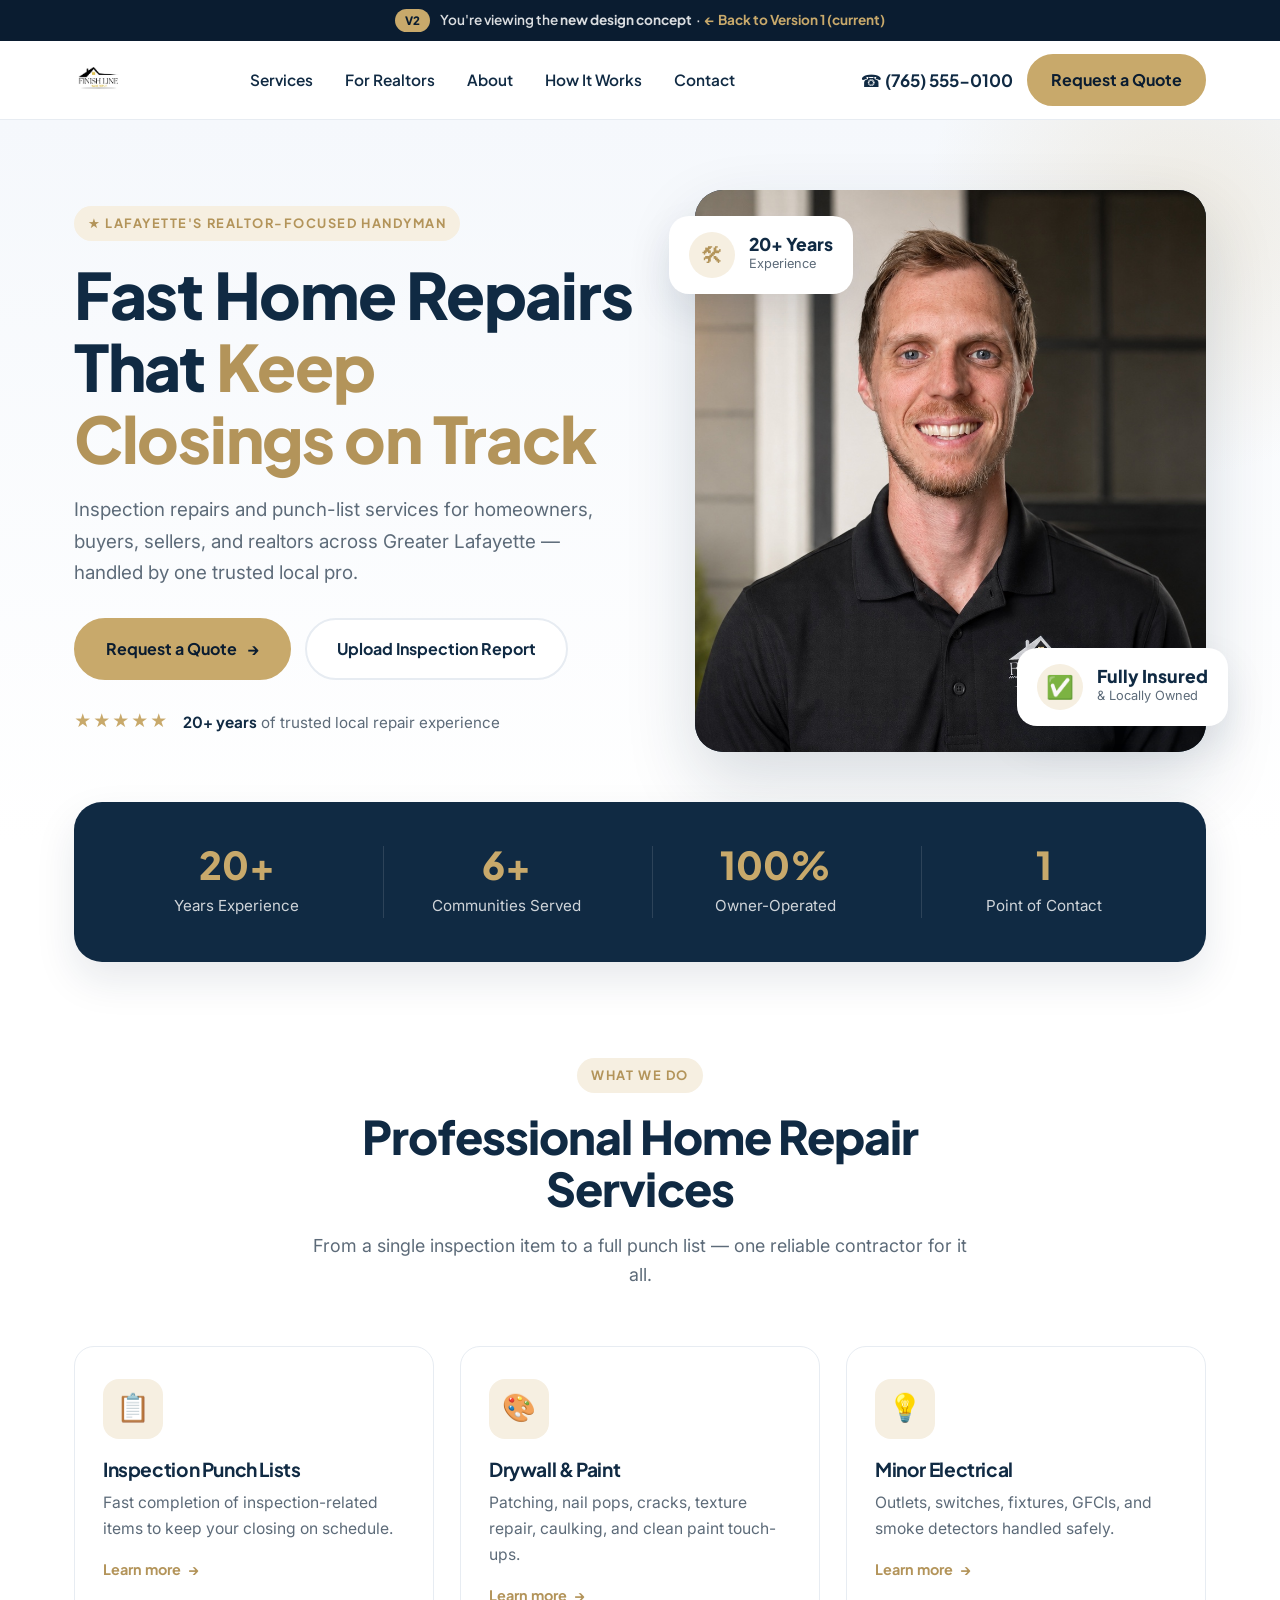
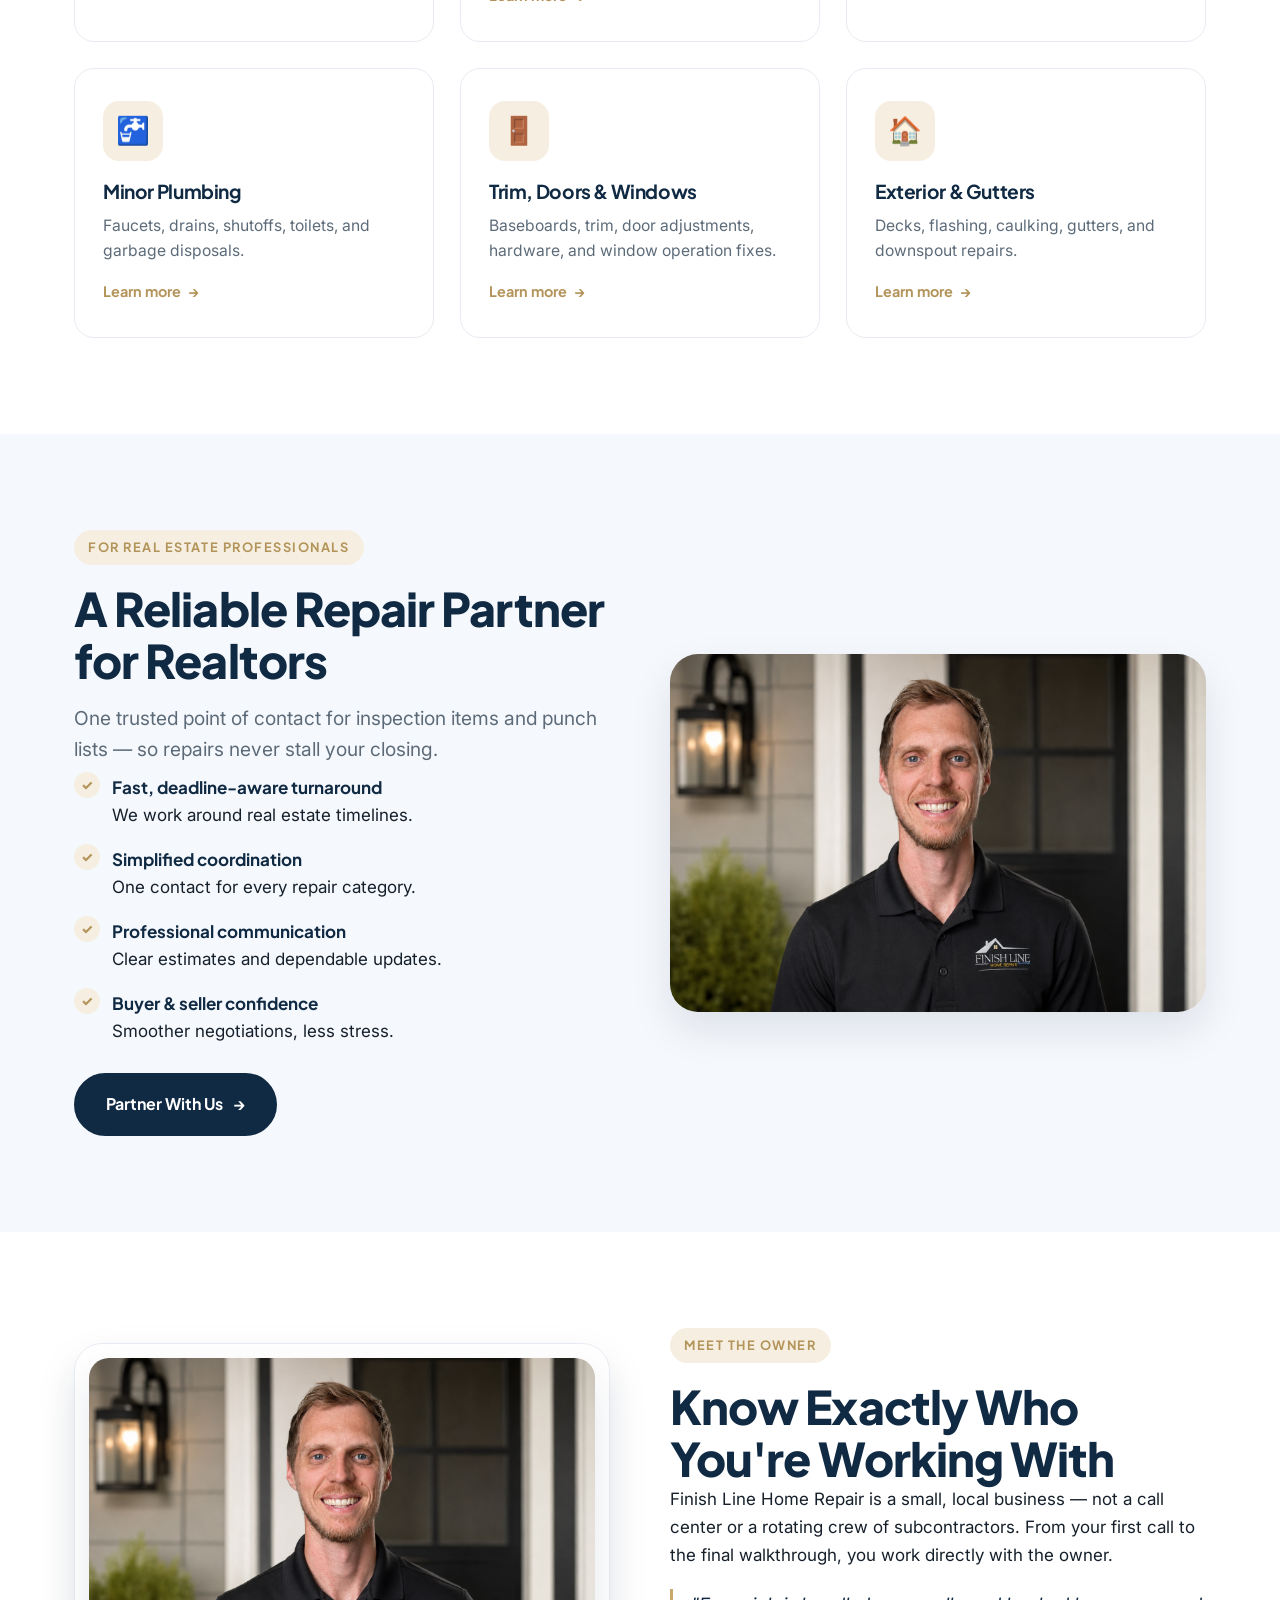
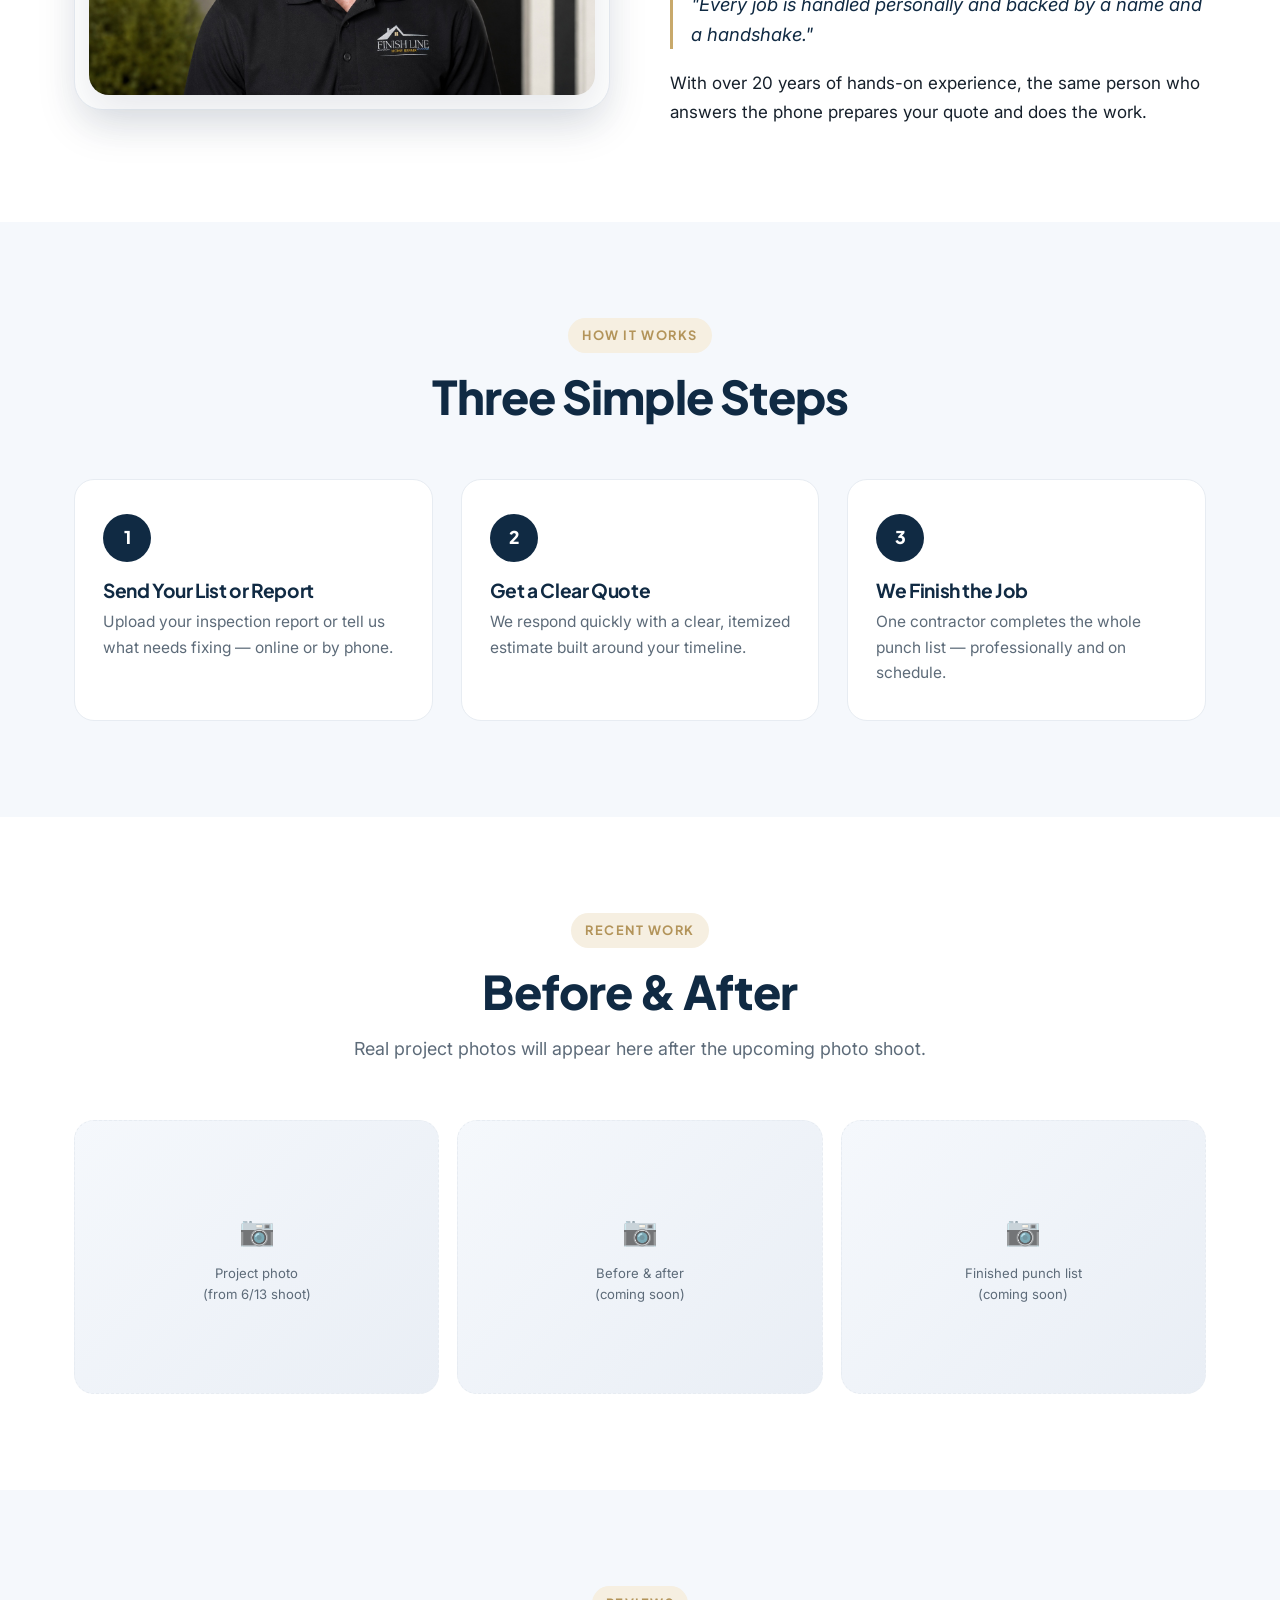
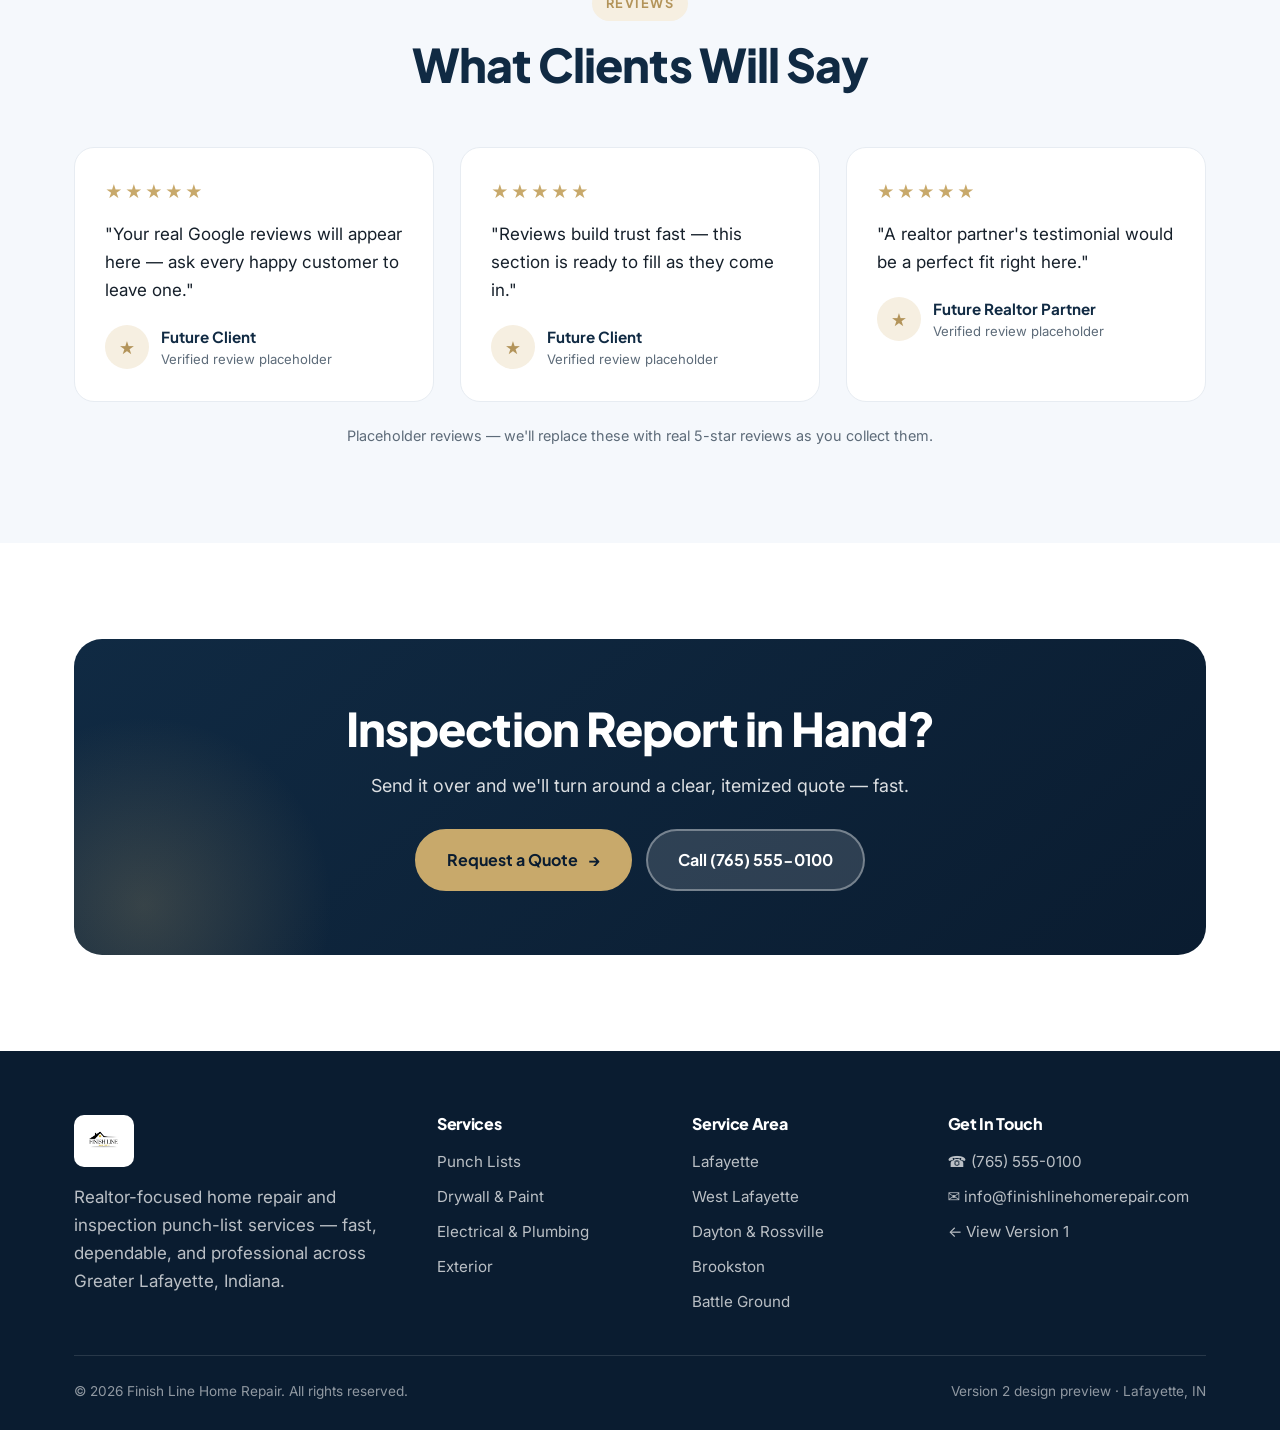
==== v2/index.html @ f931c75c "Add Version 2 homepage (modern design concept) + V1/V2 toggle New /v2/ homepage inspired by the Hous" ====
<!DOCTYPE html>
<html lang="en">
<head>
  <meta charset="UTF-8" />
  <meta name="viewport" content="width=device-width, initial-scale=1.0" />
  <title>Finish Line Home Repair — Version 2 (Design Preview)</title>
  <meta name="description" content="Version 2 design preview for Finish Line Home Repair — a modern, photo-forward concept." />
  <meta name="robots" content="noindex" />
  <meta name="theme-color" content="#102A43" />
  <link rel="icon" href="../assets/logo.jpg" />
  <link rel="preconnect" href="https://fonts.googleapis.com" />
  <link rel="preconnect" href="https://fonts.gstatic.com" crossorigin />
  <link href="https://fonts.googleapis.com/css2?family=Plus+Jakarta+Sans:wght@600;700;800&family=Inter:wght@400;500;600&display=swap" rel="stylesheet" />
  <link rel="stylesheet" href="css/styles.css" />
</head>
<body>

  <!-- Version toggle -->
  <div class="version-bar">
    <span class="tag">V2</span> You're viewing the <strong>new design concept</strong> &nbsp;·&nbsp; <a href="../index.html">&larr; Back to Version 1 (current)</a>
  </div>

  <!-- Header -->
  <header class="site-header" id="site-header">
    <div class="container nav">
      <a href="index.html" class="nav-logo" aria-label="Finish Line Home Repair"><img src="../assets/logo.jpg" alt="Finish Line Home Repair logo" /></a>
      <nav aria-label="Primary">
        <ul class="nav-links">
          <li><a href="#services">Services</a></li>
          <li><a href="#realtors">For Realtors</a></li>
          <li><a href="#owner">About</a></li>
          <li><a href="#process">How It Works</a></li>
          <li><a href="#contact">Contact</a></li>
        </ul>
      </nav>
      <div class="nav-cta">
        <a href="tel:+17655550100" class="nav-phone">&#9742; (765) 555-0100</a>
        <a href="#contact" class="btn btn-primary" style="padding:11px 22px;">Request a Quote</a>
      </div>
      <button class="nav-toggle" aria-label="Menu" aria-expanded="false"><span></span><span></span><span></span></button>
    </div>
  </header>

  <!-- Hero -->
  <section class="hero">
    <div class="container">
      <div class="hero-grid">
        <div>
          <span class="eyebrow">&#9733; Lafayette's Realtor-Focused Handyman</span>
          <h1>Fast Home Repairs That <span class="hl">Keep Closings on Track</span></h1>
          <p>Inspection repairs and punch-list services for homeowners, buyers, sellers, and realtors across Greater Lafayette — handled by one trusted local pro.</p>
          <div class="btn-row">
            <a href="#contact" class="btn btn-primary">Request a Quote <span class="arrow">&rarr;</span></a>
            <a href="#contact" class="btn btn-ghost">Upload Inspection Report</a>
          </div>
          <div class="hero-rating">
            <span class="stars">&#9733;&#9733;&#9733;&#9733;&#9733;</span>
            <span><strong>20+ years</strong> of trusted local repair experience</span>
          </div>
        </div>
        <div class="hero-media">
          <div class="photo"><img src="../assets/headshot.jpg" alt="Owner of Finish Line Home Repair" /></div>
          <div class="hero-badge top">
            <div class="ic">&#128736;</div>
            <div><div class="n">20+ Years</div><div class="l">Experience</div></div>
          </div>
          <div class="hero-badge bottom">
            <div class="ic">&#9989;</div>
            <div><div class="n">Fully Insured</div><div class="l">&amp; Locally Owned</div></div>
          </div>
        </div>
      </div>
    </div>
  </section>

  <!-- Stats -->
  <div class="container">
    <div class="stats reveal">
      <div class="stat"><div class="n">20+</div><div class="l">Years Experience</div></div>
      <div class="stat"><div class="n">6+</div><div class="l">Communities Served</div></div>
      <div class="stat"><div class="n">100%</div><div class="l">Owner-Operated</div></div>
      <div class="stat"><div class="n">1</div><div class="l">Point of Contact</div></div>
    </div>
  </div>

  <!-- Services -->
  <section id="services">
    <div class="container">
      <div class="section-head center reveal">
        <span class="eyebrow">What We Do</span>
        <h2>Professional Home Repair Services</h2>
        <p>From a single inspection item to a full punch list — one reliable contractor for it all.</p>
      </div>
      <div class="grid grid-3">
        <div class="card reveal"><div class="ic">&#128203;</div><h3>Inspection Punch Lists</h3><p>Fast completion of inspection-related items to keep your closing on schedule.</p><span class="more">Learn more <span>&rarr;</span></span></div>
        <div class="card reveal"><div class="ic">&#127912;</div><h3>Drywall &amp; Paint</h3><p>Patching, nail pops, cracks, texture repair, caulking, and clean paint touch-ups.</p><span class="more">Learn more <span>&rarr;</span></span></div>
        <div class="card reveal"><div class="ic">&#128161;</div><h3>Minor Electrical</h3><p>Outlets, switches, fixtures, GFCIs, and smoke detectors handled safely.</p><span class="more">Learn more <span>&rarr;</span></span></div>
        <div class="card reveal"><div class="ic">&#128688;</div><h3>Minor Plumbing</h3><p>Faucets, drains, shutoffs, toilets, and garbage disposals.</p><span class="more">Learn more <span>&rarr;</span></span></div>
        <div class="card reveal"><div class="ic">&#128682;</div><h3>Trim, Doors &amp; Windows</h3><p>Baseboards, trim, door adjustments, hardware, and window operation fixes.</p><span class="more">Learn more <span>&rarr;</span></span></div>
        <div class="card reveal"><div class="ic">&#127968;</div><h3>Exterior &amp; Gutters</h3><p>Decks, flashing, caulking, gutters, and downspout repairs.</p><span class="more">Learn more <span>&rarr;</span></span></div>
      </div>
    </div>
  </section>

  <!-- Realtor benefits -->
  <section id="realtors" class="soft">
    <div class="container">
      <div class="split">
        <div class="reveal">
          <span class="eyebrow">For Real Estate Professionals</span>
          <h2>A Reliable Repair Partner for Realtors</h2>
          <p class="lead" style="margin:16px 0 8px;">One trusted point of contact for inspection items and punch lists — so repairs never stall your closing.</p>
          <ul class="check-list">
            <li><strong>Fast, deadline-aware turnaround</strong> We work around real estate timelines.</li>
            <li><strong>Simplified coordination</strong> One contact for every repair category.</li>
            <li><strong>Professional communication</strong> Clear estimates and dependable updates.</li>
            <li><strong>Buyer &amp; seller confidence</strong> Smoother negotiations, less stress.</li>
          </ul>
          <div class="btn-row" style="margin-top:28px;">
            <a href="#contact" class="btn btn-navy">Partner With Us <span class="arrow">&rarr;</span></a>
          </div>
        </div>
        <div class="split-media reveal">
          <img src="../assets/headshot.jpg" alt="Finish Line Home Repair owner on the job" />
        </div>
      </div>
    </div>
  </section>

  <!-- Meet the owner -->
  <section id="owner">
    <div class="container">
      <div class="split">
        <div class="split-media reveal">
          <div class="owner-card"><img src="../assets/headshot.jpg" alt="Owner of Finish Line Home Repair" /></div>
        </div>
        <div class="reveal">
          <span class="eyebrow">Meet the Owner</span>
          <h2>Know Exactly Who You're Working With</h2>
          <p>Finish Line Home Repair is a small, local business — not a call center or a rotating crew of subcontractors. From your first call to the final walkthrough, you work directly with the owner.</p>
          <blockquote class="owner-quote">"Every job is handled personally and backed by a name and a handshake."</blockquote>
          <p>With over 20 years of hands-on experience, the same person who answers the phone prepares your quote and does the work.</p>
        </div>
      </div>
    </div>
  </section>

  <!-- Process -->
  <section id="process" class="soft">
    <div class="container">
      <div class="section-head center reveal">
        <span class="eyebrow">How It Works</span>
        <h2>Three Simple Steps</h2>
      </div>
      <div class="steps">
        <div class="step reveal"><div class="num">1</div><h3>Send Your List or Report</h3><p>Upload your inspection report or tell us what needs fixing — online or by phone.</p></div>
        <div class="step reveal"><div class="num">2</div><h3>Get a Clear Quote</h3><p>We respond quickly with a clear, itemized estimate built around your timeline.</p></div>
        <div class="step reveal"><div class="num">3</div><h3>We Finish the Job</h3><p>One contractor completes the whole punch list — professionally and on schedule.</p></div>
      </div>
    </div>
  </section>

  <!-- Gallery (placeholders) -->
  <section>
    <div class="container">
      <div class="section-head center reveal">
        <span class="eyebrow">Recent Work</span>
        <h2>Before &amp; After</h2>
        <p>Real project photos will appear here after the upcoming photo shoot.</p>
      </div>
      <div class="gallery reveal">
        <div class="tile"><div class="ic">&#128247;</div><div class="cap">Project photo<br>(from 6/13 shoot)</div></div>
        <div class="tile"><div class="ic">&#128247;</div><div class="cap">Before &amp; after<br>(coming soon)</div></div>
        <div class="tile"><div class="ic">&#128247;</div><div class="cap">Finished punch list<br>(coming soon)</div></div>
      </div>
    </div>
  </section>

  <!-- Testimonials (placeholders) -->
  <section class="soft">
    <div class="container">
      <div class="section-head center reveal">
        <span class="eyebrow">Reviews</span>
        <h2>What Clients Will Say</h2>
      </div>
      <div class="grid grid-3">
        <div class="quote-card reveal"><div class="stars">&#9733;&#9733;&#9733;&#9733;&#9733;</div><p>"Your real Google reviews will appear here — ask every happy customer to leave one."</p><div class="who"><div class="av">&#9733;</div><div><div class="nm">Future Client</div><div class="rl">Verified review placeholder</div></div></div></div>
        <div class="quote-card reveal"><div class="stars">&#9733;&#9733;&#9733;&#9733;&#9733;</div><p>"Reviews build trust fast — this section is ready to fill as they come in."</p><div class="who"><div class="av">&#9733;</div><div><div class="nm">Future Client</div><div class="rl">Verified review placeholder</div></div></div></div>
        <div class="quote-card reveal"><div class="stars">&#9733;&#9733;&#9733;&#9733;&#9733;</div><p>"A realtor partner's testimonial would be a perfect fit right here."</p><div class="who"><div class="av">&#9733;</div><div><div class="nm">Future Realtor Partner</div><div class="rl">Verified review placeholder</div></div></div></div>
      </div>
      <p class="placeholder-note">Placeholder reviews — we'll replace these with real 5-star reviews as you collect them.</p>
    </div>
  </section>

  <!-- CTA -->
  <section id="contact">
    <div class="container">
      <div class="cta reveal">
        <h2>Inspection Report in Hand?</h2>
        <p>Send it over and we'll turn around a clear, itemized quote — fast.</p>
        <div class="btn-row center">
          <a href="../contact.html" class="btn btn-primary">Request a Quote <span class="arrow">&rarr;</span></a>
          <a href="tel:+17655550100" class="btn btn-light">Call (765) 555-0100</a>
        </div>
      </div>
    </div>
  </section>

  <!-- Footer -->
  <footer class="site-footer">
    <div class="container">
      <div class="footer-grid">
        <div>
          <div class="footer-logo"><img src="../assets/logo.jpg" alt="Finish Line Home Repair" /></div>
          <p>Realtor-focused home repair and inspection punch-list services — fast, dependable, and professional across Greater Lafayette, Indiana.</p>
        </div>
        <div><h4>Services</h4><ul class="footer-list"><li><a href="#services">Punch Lists</a></li><li><a href="#services">Drywall &amp; Paint</a></li><li><a href="#services">Electrical &amp; Plumbing</a></li><li><a href="#services">Exterior</a></li></ul></div>
        <div><h4>Service Area</h4><ul class="footer-list"><li>Lafayette</li><li>West Lafayette</li><li>Dayton &amp; Rossville</li><li>Brookston</li><li>Battle Ground</li></ul></div>
        <div><h4>Get In Touch</h4><ul class="footer-list"><li><a href="tel:+17655550100">&#9742; (765) 555-0100</a></li><li><a href="mailto:info@finishlinehomerepair.com">&#9993; info@finishlinehomerepair.com</a></li><li><a href="../index.html">&larr; View Version 1</a></li></ul></div>
      </div>
      <div class="footer-bottom">
        <span>&copy; <span data-year>2026</span> Finish Line Home Repair. All rights reserved.</span>
        <span>Version 2 design preview &middot; Lafayette, IN</span>
      </div>
    </div>
  </footer>

  <div class="mobile-call-bar">
    <a href="tel:+17655550100" class="call">&#9742; Call Now</a>
    <a href="#contact" class="quote">Request a Quote</a>
  </div>

  <script>
    (function(){
      var h=document.querySelector('.site-header'), t=document.querySelector('.nav-toggle');
      if(t){ t.addEventListener('click',function(){h.classList.toggle('open');}); h.querySelectorAll('.nav-links a').forEach(function(a){a.addEventListener('click',function(){h.classList.remove('open');});}); }
      var r=document.querySelectorAll('.reveal');
      if('IntersectionObserver' in window){ var io=new IntersectionObserver(function(e){e.forEach(function(x){if(x.isIntersecting){x.target.classList.add('in');io.unobserve(x.target);}});},{threshold:.12}); r.forEach(function(el){io.observe(el);}); }
      else { r.forEach(function(el){el.classList.add('in');}); }
      document.querySelectorAll('[data-year]').forEach(function(el){el.textContent=new Date().getFullYear();});
    })();
  </script>
</body>
</html>
---- v2/css/styles.css ----
/* =========================================================================
   FINISH LINE HOME REPAIR — Version 2 stylesheet
   Bright, airy, modern "Housefix-feel" layout using the Finish Line brand
   (navy + gold). Rounded cards, soft shadows, generous whitespace.
   ========================================================================= */

:root {
  --navy:      #102A43;
  --navy-deep: #0a1c30;
  --gold:      #c8a96b;
  --gold-dark: #b3945a;
  --gold-tint: #f6efe1;
  --ink:       #16202b;
  --muted:     #5d6b79;
  --line:      #e7ecf2;
  --bg:        #ffffff;
  --bg-soft:   #f5f8fc;
  --white:     #ffffff;

  --font-head: "Plus Jakarta Sans", "Montserrat", system-ui, sans-serif;
  --font-body: "Inter", "Open Sans", system-ui, sans-serif;

  --container: 1180px;
  --r-sm: 12px;
  --r:    20px;
  --r-lg: 28px;
  --r-pill: 999px;
  --shadow-sm: 0 4px 16px rgba(16,42,67,.06);
  --shadow:    0 18px 40px rgba(16,42,67,.10);
  --shadow-lg: 0 30px 70px rgba(16,42,67,.16);
  --ease: cubic-bezier(0.16, 1, 0.3, 1);
}

*, *::before, *::after { box-sizing: border-box; margin: 0; padding: 0; }
html { scroll-behavior: smooth; -webkit-text-size-adjust: 100%; }
body {
  font-family: var(--font-body); color: var(--ink); background: var(--bg);
  line-height: 1.65; font-size: 17px; overflow-x: hidden;
}
img { max-width: 100%; height: auto; display: block; }
a { color: var(--navy); text-decoration: none; transition: color .2s var(--ease); }

h1,h2,h3,h4 { font-family: var(--font-head); color: var(--navy); line-height: 1.12; font-weight: 800; letter-spacing: -0.02em; }
h1 { font-size: clamp(2.3rem, 5.4vw, 4rem); }
h2 { font-size: clamp(1.9rem, 4vw, 2.9rem); }
h3 { font-size: 1.2rem; font-weight: 700; }
.lead { font-size: 1.2rem; color: var(--muted); line-height: 1.6; }

.container { width: 100%; max-width: var(--container); margin: 0 auto; padding: 0 24px; }
section { padding: 96px 0; }
.soft { background: var(--bg-soft); }
.center { text-align: center; }
.eyebrow {
  display: inline-flex; align-items: center; gap: 8px;
  font-family: var(--font-head); font-weight: 700; font-size: .8rem;
  text-transform: uppercase; letter-spacing: .12em; color: var(--gold-dark);
  background: var(--gold-tint); padding: 7px 14px; border-radius: var(--r-pill);
  margin-bottom: 18px;
}
.section-head { max-width: 680px; margin: 0 auto 56px; }
.section-head.center { text-align: center; }
.section-head p { color: var(--muted); margin-top: 16px; font-size: 1.12rem; }

/* ---------- Buttons (rounded, with arrow) ---------- */
.btn {
  display: inline-flex; align-items: center; justify-content: center; gap: 10px;
  font-family: var(--font-head); font-weight: 700; font-size: 1rem;
  padding: 16px 30px; border-radius: var(--r-pill); cursor: pointer;
  border: 2px solid transparent; transition: all .25s var(--ease); white-space: nowrap;
}
.btn .arrow { transition: transform .25s var(--ease); }
.btn:hover .arrow { transform: translateX(4px); }
.btn-primary { background: var(--gold); color: var(--navy-deep); border-color: var(--gold); }
.btn-primary:hover { background: var(--gold-dark); border-color: var(--gold-dark); color: var(--navy-deep); transform: translateY(-2px); box-shadow: var(--shadow-sm); }
.btn-navy { background: var(--navy); color: #fff; border-color: var(--navy); }
.btn-navy:hover { background: var(--navy-deep); color:#fff; transform: translateY(-2px); box-shadow: var(--shadow-sm); }
.btn-ghost { background: #fff; color: var(--navy); border-color: var(--line); }
.btn-ghost:hover { border-color: var(--navy); transform: translateY(-2px); }
.btn-light { background: rgba(255,255,255,.14); color:#fff; border-color: rgba(255,255,255,.35); }
.btn-light:hover { background:#fff; color: var(--navy); }
.btn-row { display: flex; flex-wrap: wrap; gap: 14px; }
.btn-row.center { justify-content: center; }

/* ---------- Version toggle bar ---------- */
.version-bar {
  background: var(--navy-deep); color: rgba(255,255,255,.85); font-family: var(--font-head);
  font-size: .85rem; text-align: center; padding: 9px 16px; font-weight: 600;
}
.version-bar a { color: var(--gold); font-weight: 700; }
.version-bar a:hover { color: #fff; }
.version-bar .tag { display:inline-block; background: var(--gold); color: var(--navy-deep); border-radius: var(--r-pill); padding: 2px 10px; font-size:.72rem; font-weight:800; margin-right: 8px; letter-spacing:.04em; }

/* ---------- Header ---------- */
.site-header { position: sticky; top: 0; z-index: 100; background: rgba(255,255,255,.9); backdrop-filter: saturate(180%) blur(12px); border-bottom: 1px solid var(--line); }
.nav { display: flex; align-items: center; justify-content: space-between; height: 78px; }
.nav-logo img { height: 50px; width: auto; }
.nav-links { display: flex; gap: 32px; list-style: none; }
.nav-links a { font-family: var(--font-head); font-weight: 600; font-size: .96rem; color: var(--navy); }
.nav-links a:hover { color: var(--gold-dark); }
.nav-cta { display: flex; align-items: center; gap: 14px; }
.nav-phone { font-family: var(--font-head); font-weight: 700; color: var(--navy); white-space: nowrap; }
.nav-toggle { display: none; background: none; border: 0; cursor: pointer; padding: 8px; }
.nav-toggle span { display: block; width: 26px; height: 2.5px; background: var(--navy); margin: 5px 0; border-radius: 2px; }

/* ---------- Hero ---------- */
.hero { background: linear-gradient(180deg, var(--bg-soft), #fff); position: relative; overflow: hidden; padding: 70px 0 90px; }
.hero::before { content:""; position:absolute; top:-160px; right:-160px; width:520px; height:520px; background: radial-gradient(circle, rgba(200,169,107,.18), transparent 70%); }
.hero .container { position: relative; z-index: 2; }
.hero-grid { display: grid; grid-template-columns: 1.05fr .95fr; gap: 56px; align-items: center; }
.hero h1 { margin-bottom: 20px; }
.hero h1 .hl { color: var(--gold-dark); }
.hero p { font-size: 1.18rem; color: var(--muted); max-width: 520px; margin-bottom: 30px; }
.hero .btn-row { margin-bottom: 28px; }
.hero-rating { display: flex; align-items: center; gap: 14px; font-size: .95rem; color: var(--muted); }
.hero-rating .stars { color: var(--gold); letter-spacing: 2px; font-size: 1.05rem; }
.hero-rating strong { color: var(--navy); font-family: var(--font-head); }

/* hero image with floating badge */
.hero-media { position: relative; }
.hero-media .photo { border-radius: var(--r-lg); overflow: hidden; box-shadow: var(--shadow-lg); aspect-ratio: 4/4.4; background: var(--navy); }
.hero-media .photo img { width: 100%; height: 100%; object-fit: cover; }
.hero-badge {
  position: absolute; background: #fff; border-radius: var(--r); box-shadow: var(--shadow);
  padding: 16px 20px; display: flex; align-items: center; gap: 14px;
}
.hero-badge .ic { width: 46px; height: 46px; border-radius: 50%; background: var(--gold-tint); color: var(--gold-dark); display:flex; align-items:center; justify-content:center; font-size:1.4rem; flex-shrink:0; }
.hero-badge .n { font-family: var(--font-head); font-weight: 800; color: var(--navy); font-size: 1.1rem; line-height:1; }
.hero-badge .l { font-size: .8rem; color: var(--muted); }
.hero-badge.top { top: 26px; left: -26px; }
.hero-badge.bottom { bottom: 26px; right: -22px; }

/* ---------- Stats band ---------- */
.stats { background: var(--navy); border-radius: var(--r-lg); padding: 44px 40px; display: grid; grid-template-columns: repeat(4,1fr); gap: 24px; margin-top: -40px; position: relative; z-index: 5; box-shadow: var(--shadow); }
.stat { text-align: center; color: #fff; }
.stat .n { font-family: var(--font-head); font-weight: 800; font-size: 2.4rem; color: var(--gold); line-height:1; }
.stat .l { font-size: .95rem; color: rgba(255,255,255,.8); margin-top: 8px; }
.stat + .stat { border-left: 1px solid rgba(255,255,255,.12); }

/* ---------- Cards / services ---------- */
.grid { display: grid; gap: 26px; }
.grid-3 { grid-template-columns: repeat(3,1fr); }
.grid-2 { grid-template-columns: repeat(2,1fr); }
.card {
  background: #fff; border: 1px solid var(--line); border-radius: var(--r); padding: 32px 28px;
  transition: transform .25s var(--ease), box-shadow .25s var(--ease); height: 100%;
}
.card:hover { transform: translateY(-6px); box-shadow: var(--shadow); }
.card .ic { width: 60px; height: 60px; border-radius: 16px; background: var(--gold-tint); color: var(--gold-dark); display:flex; align-items:center; justify-content:center; font-size:1.7rem; margin-bottom: 20px; transition: all .25s var(--ease); }
.card:hover .ic { background: var(--gold); color: var(--navy-deep); }
.card h3 { margin-bottom: 10px; }
.card p { color: var(--muted); font-size: .98rem; }
.card .more { display:inline-flex; align-items:center; gap:7px; margin-top:16px; font-family:var(--font-head); font-weight:700; font-size:.9rem; color: var(--gold-dark); }

/* ---------- Split (benefits / meet owner) ---------- */
.split { display: grid; grid-template-columns: 1fr 1fr; gap: 60px; align-items: center; }
.split-media img { border-radius: var(--r-lg); box-shadow: var(--shadow); width:100%; }
.check-list { list-style: none; display: grid; gap: 16px; margin-top: 8px; }
.check-list li { position: relative; padding-left: 38px; color: var(--ink); }
.check-list li::before { content: "\2713"; position: absolute; left: 0; top: -1px; width: 26px; height: 26px; border-radius: 50%; background: var(--gold-tint); color: var(--gold-dark); font-weight: 800; display:flex; align-items:center; justify-content:center; font-size:.85rem; }
.check-list li strong { display:block; font-family:var(--font-head); color: var(--navy); }

/* ---------- Process steps ---------- */
.steps { display: grid; grid-template-columns: repeat(3,1fr); gap: 28px; counter-reset: step; }
.step { background:#fff; border:1px solid var(--line); border-radius: var(--r); padding: 34px 28px; position: relative; }
.step .num { font-family: var(--font-head); font-weight: 800; font-size: 1.1rem; width:48px; height:48px; border-radius:50%; background: var(--navy); color:#fff; display:flex; align-items:center; justify-content:center; margin-bottom: 18px; }
.step h3 { margin-bottom: 8px; }
.step p { color: var(--muted); font-size: .97rem; }

/* ---------- Meet owner ---------- */
.owner-card { background:#fff; border:1px solid var(--line); border-radius: var(--r-lg); padding: 14px; box-shadow: var(--shadow); }
.owner-card img { border-radius: var(--r); width:100%; }
.owner-quote { font-size: 1.15rem; color: var(--navy); font-style: italic; border-left: 3px solid var(--gold); padding-left: 18px; margin: 20px 0; }

/* ---------- Gallery (placeholder tiles) ---------- */
.gallery { display: grid; grid-template-columns: repeat(3,1fr); gap: 18px; }
.tile { aspect-ratio: 4/3; border-radius: var(--r); background: linear-gradient(135deg, var(--bg-soft), #e9eef5); border: 1px dashed var(--line); display:flex; flex-direction:column; align-items:center; justify-content:center; color: var(--muted); text-align:center; padding: 16px; }
.tile .ic { font-size: 1.8rem; margin-bottom: 8px; opacity:.6; }
.tile .cap { font-size: .82rem; }

/* ---------- Testimonials ---------- */
.quote-card { background:#fff; border:1px solid var(--line); border-radius: var(--r); padding: 30px; height:100%; }
.quote-card .stars { color: var(--gold); letter-spacing: 2px; margin-bottom: 14px; }
.quote-card p { color: var(--ink); margin-bottom: 20px; }
.quote-card .who { display:flex; align-items:center; gap: 12px; }
.quote-card .av { width: 44px; height: 44px; border-radius: 50%; background: var(--gold-tint); color: var(--gold-dark); display:flex; align-items:center; justify-content:center; font-family: var(--font-head); font-weight:800; }
.quote-card .who .nm { font-family: var(--font-head); font-weight:700; color: var(--navy); font-size: .95rem; }
.quote-card .who .rl { font-size: .82rem; color: var(--muted); }
.placeholder-note { text-align:center; color: var(--muted); font-size:.9rem; margin-top: 22px; }

/* ---------- CTA band ---------- */
.cta { background: linear-gradient(140deg, var(--navy), var(--navy-deep)); border-radius: var(--r-lg); padding: 64px 56px; text-align: center; position: relative; overflow: hidden; }
.cta::before { content:""; position:absolute; bottom:-140px; left:-120px; width:380px; height:380px; background: radial-gradient(circle, rgba(200,169,107,.22), transparent 70%); }
.cta h2 { color:#fff; position:relative; }
.cta p { color: rgba(255,255,255,.85); max-width: 540px; margin: 16px auto 28px; font-size: 1.12rem; position:relative; }
.cta .btn-row { position: relative; }

/* ---------- Footer ---------- */
.site-footer { background: var(--navy-deep); color: rgba(255,255,255,.72); padding: 64px 0 28px; }
.footer-grid { display:grid; grid-template-columns: 1.5fr 1fr 1fr 1.2fr; gap: 40px; margin-bottom: 40px; }
.site-footer h4 { color:#fff; font-size:1rem; margin-bottom:16px; }
.site-footer a { color: rgba(255,255,255,.72); }
.site-footer a:hover { color: var(--gold); }
.footer-logo img { height:52px; background:#fff; padding:8px 12px; border-radius:10px; margin-bottom:16px; }
.footer-list { list-style:none; display:grid; gap:10px; font-size:.95rem; }
.footer-bottom { border-top:1px solid rgba(255,255,255,.12); padding-top:24px; display:flex; flex-wrap:wrap; justify-content:space-between; gap:12px; font-size:.85rem; color:rgba(255,255,255,.55); }

/* ---------- Mobile call bar ---------- */
.mobile-call-bar { display: none; }

/* ---------- Reveal ---------- */
.reveal { opacity:0; transform: translateY(26px); transition: opacity .6s var(--ease), transform .6s var(--ease); }
.reveal.in { opacity:1; transform:none; }
@media (prefers-reduced-motion: reduce){ .reveal{opacity:1;transform:none;transition:none} html{scroll-behavior:auto} }

/* ---------- Responsive ---------- */
@media (max-width: 960px){
  .hero-grid { grid-template-columns: 1fr; gap: 40px; }
  .hero-media { max-width: 460px; margin: 0 auto; }
  .stats { grid-template-columns: repeat(2,1fr); gap: 28px 16px; }
  .stat:nth-child(3) { border-left: 0; }
  .grid-3, .steps, .gallery { grid-template-columns: repeat(2,1fr); }
  .split { grid-template-columns: 1fr; gap: 36px; }
  .split-media { order: -1; }
  .footer-grid { grid-template-columns: 1fr 1fr; gap: 32px; }
}
@media (max-width: 720px){
  section { padding: 66px 0; }
  .nav-links, .nav-phone, .nav-cta { display: none; }
  .nav-toggle { display: block; }
  .site-header.open .nav-links { display:flex; position:absolute; top:78px; left:0; right:0; flex-direction:column; background:#fff; padding:16px 24px; gap:6px; box-shadow: var(--shadow); border-bottom:1px solid var(--line); }
  .grid-3, .grid-2, .steps, .gallery { grid-template-columns: 1fr; }
  .stats { grid-template-columns: repeat(2,1fr); padding: 32px 22px; }
  .cta { padding: 46px 26px; }
  .hero-badge.top { left: 8px; }
  .hero-badge.bottom { right: 8px; }
  body { padding-bottom: 66px; }
  .mobile-call-bar { display:flex; position:fixed; bottom:0; left:0; right:0; z-index:200; box-shadow: 0 -4px 20px rgba(16,42,67,.18); }
  .mobile-call-bar a { flex:1; text-align:center; padding:16px; font-family:var(--font-head); font-weight:700; }
  .mobile-call-bar .call { background: var(--gold); color: var(--navy-deep); }
  .mobile-call-bar .quote { background: var(--navy); color:#fff; }
}
@media (max-width: 440px){
  .btn { width: 100%; }
  .stats { grid-template-columns: 1fr; } .stat + .stat { border-left:0; border-top:1px solid rgba(255,255,255,.12); padding-top: 22px; }
}
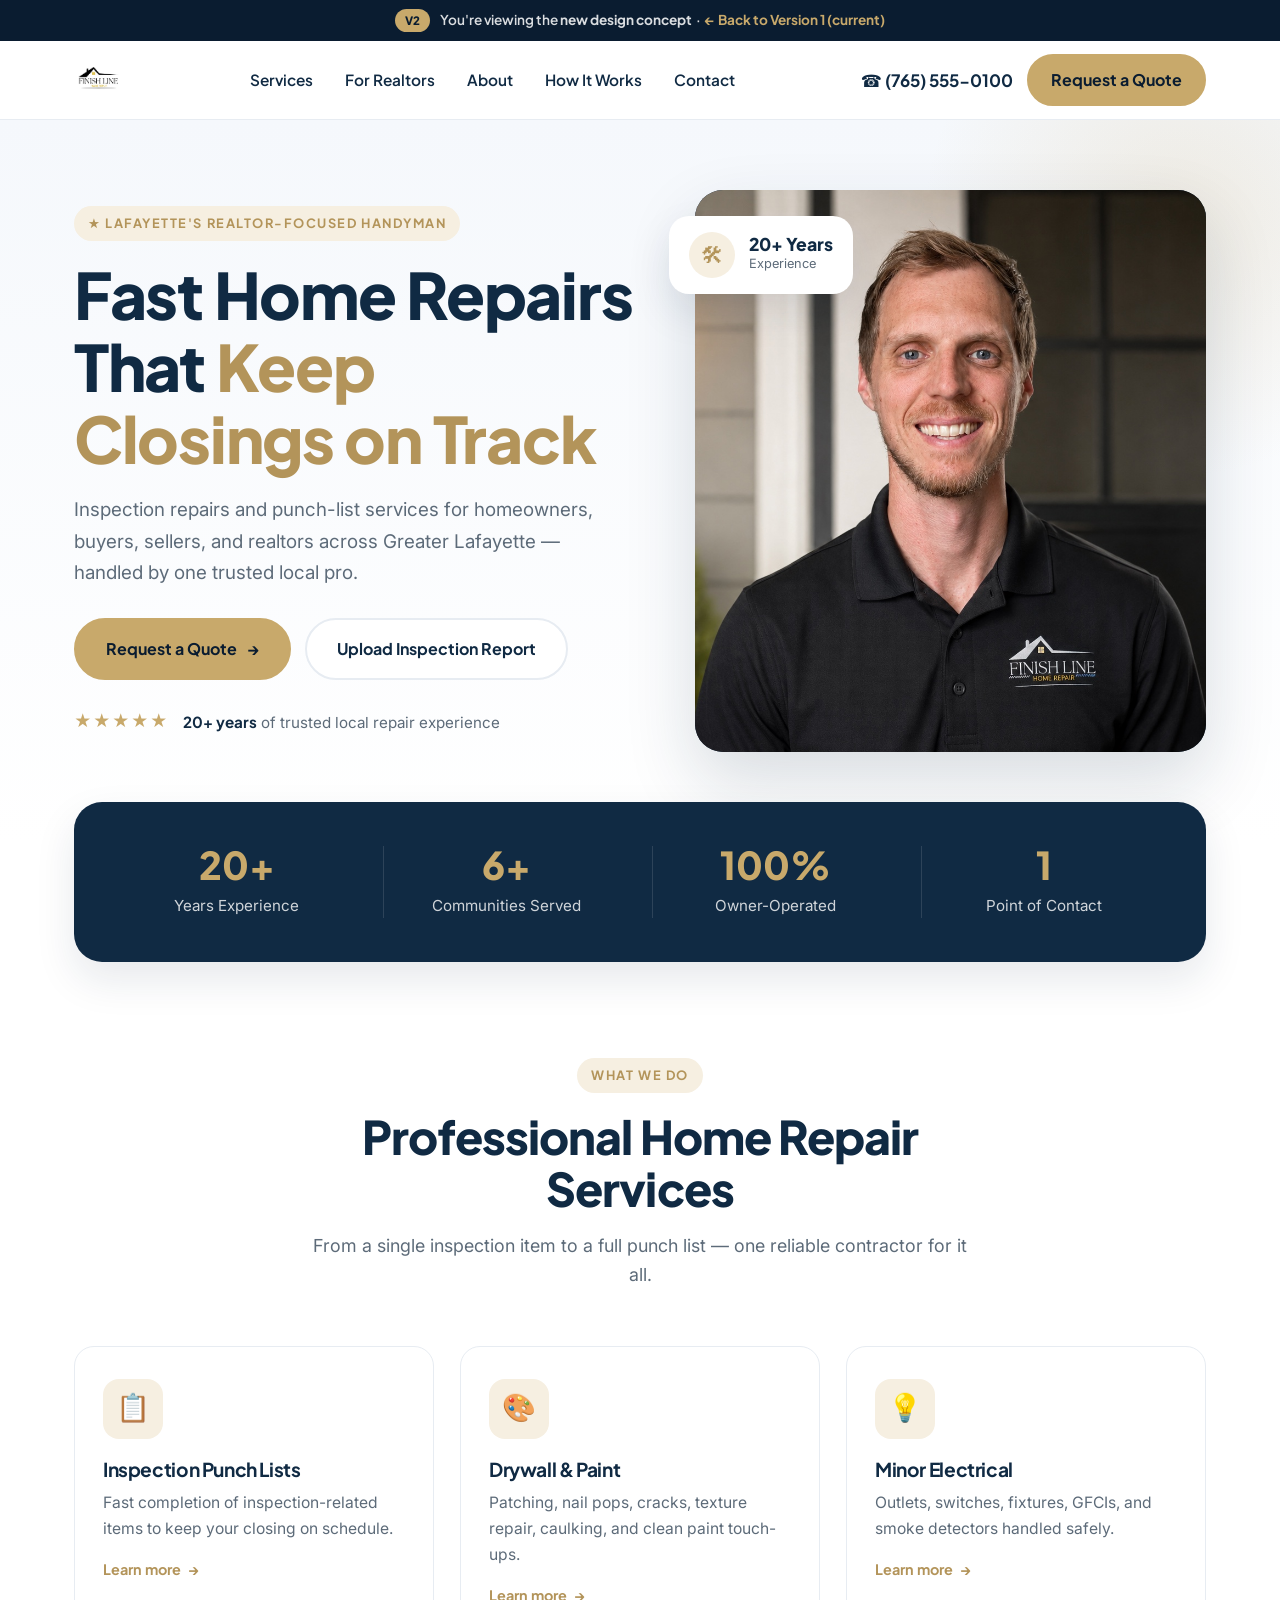
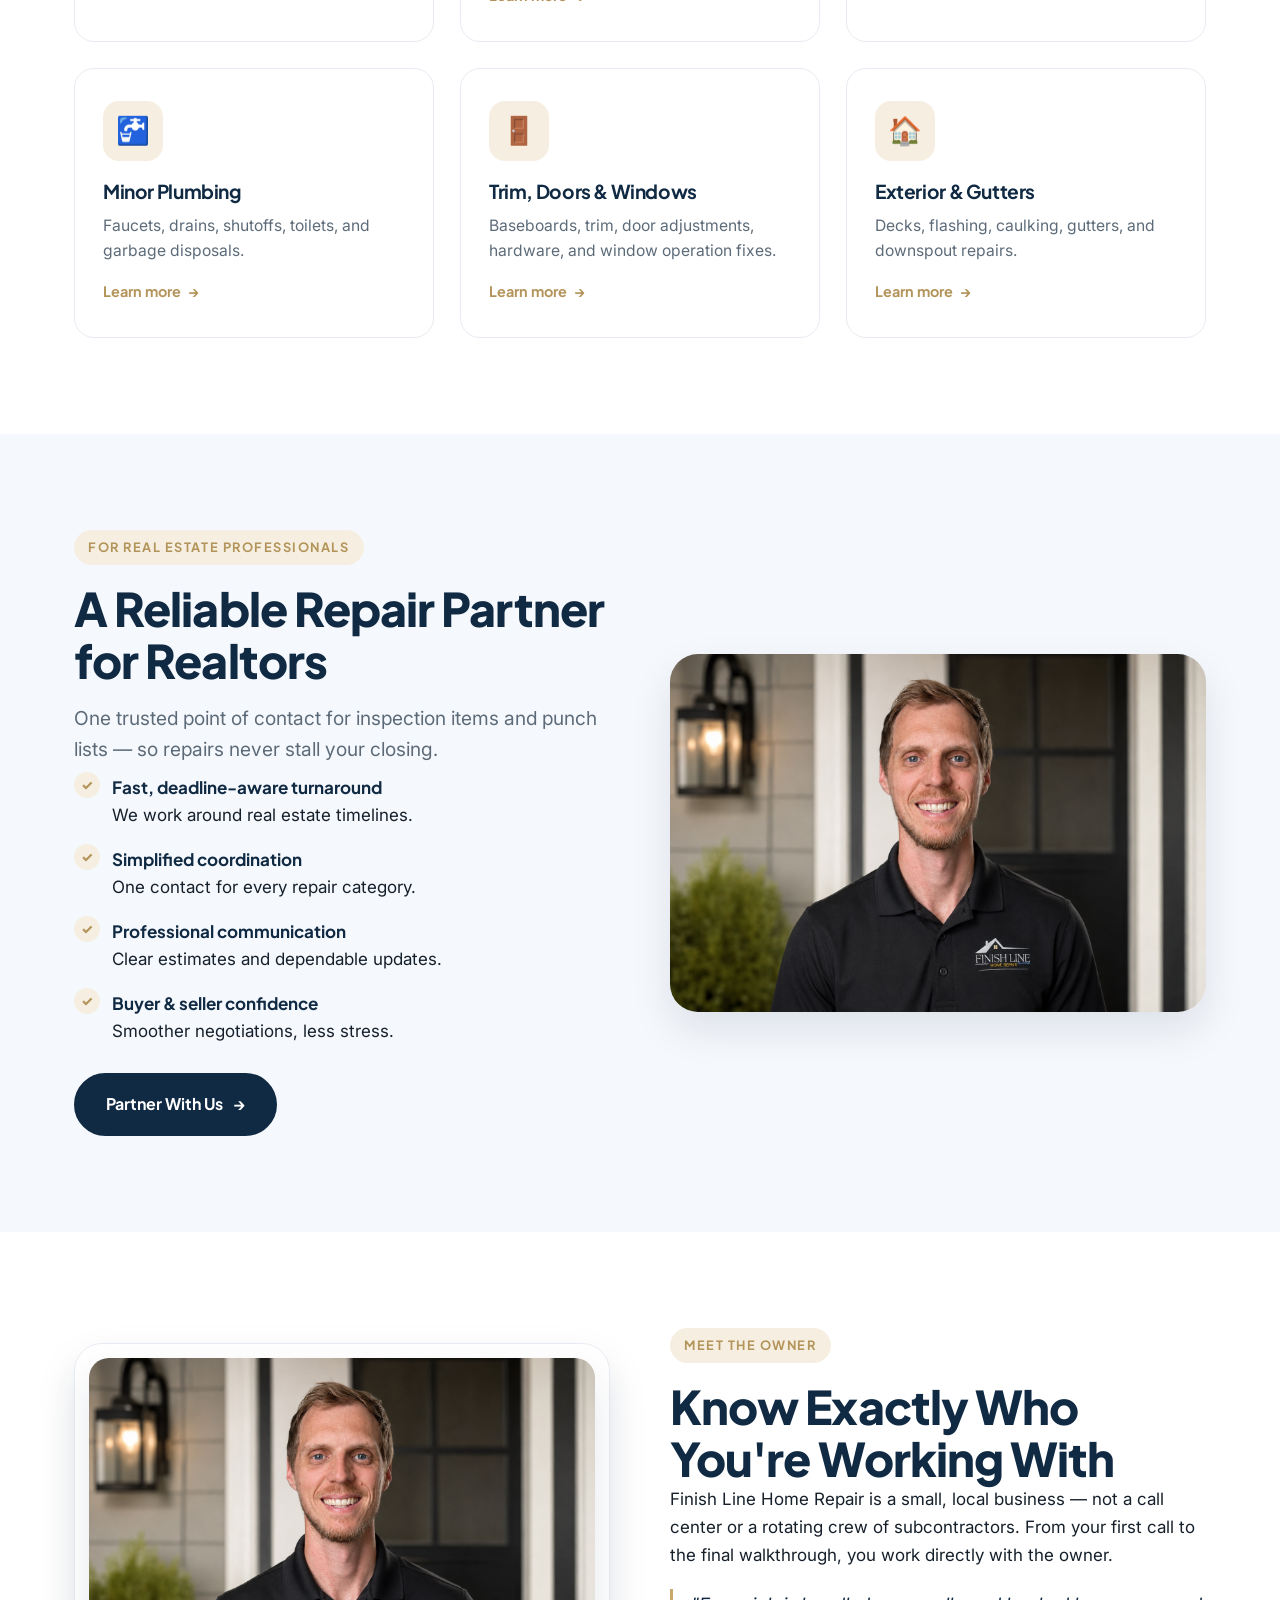
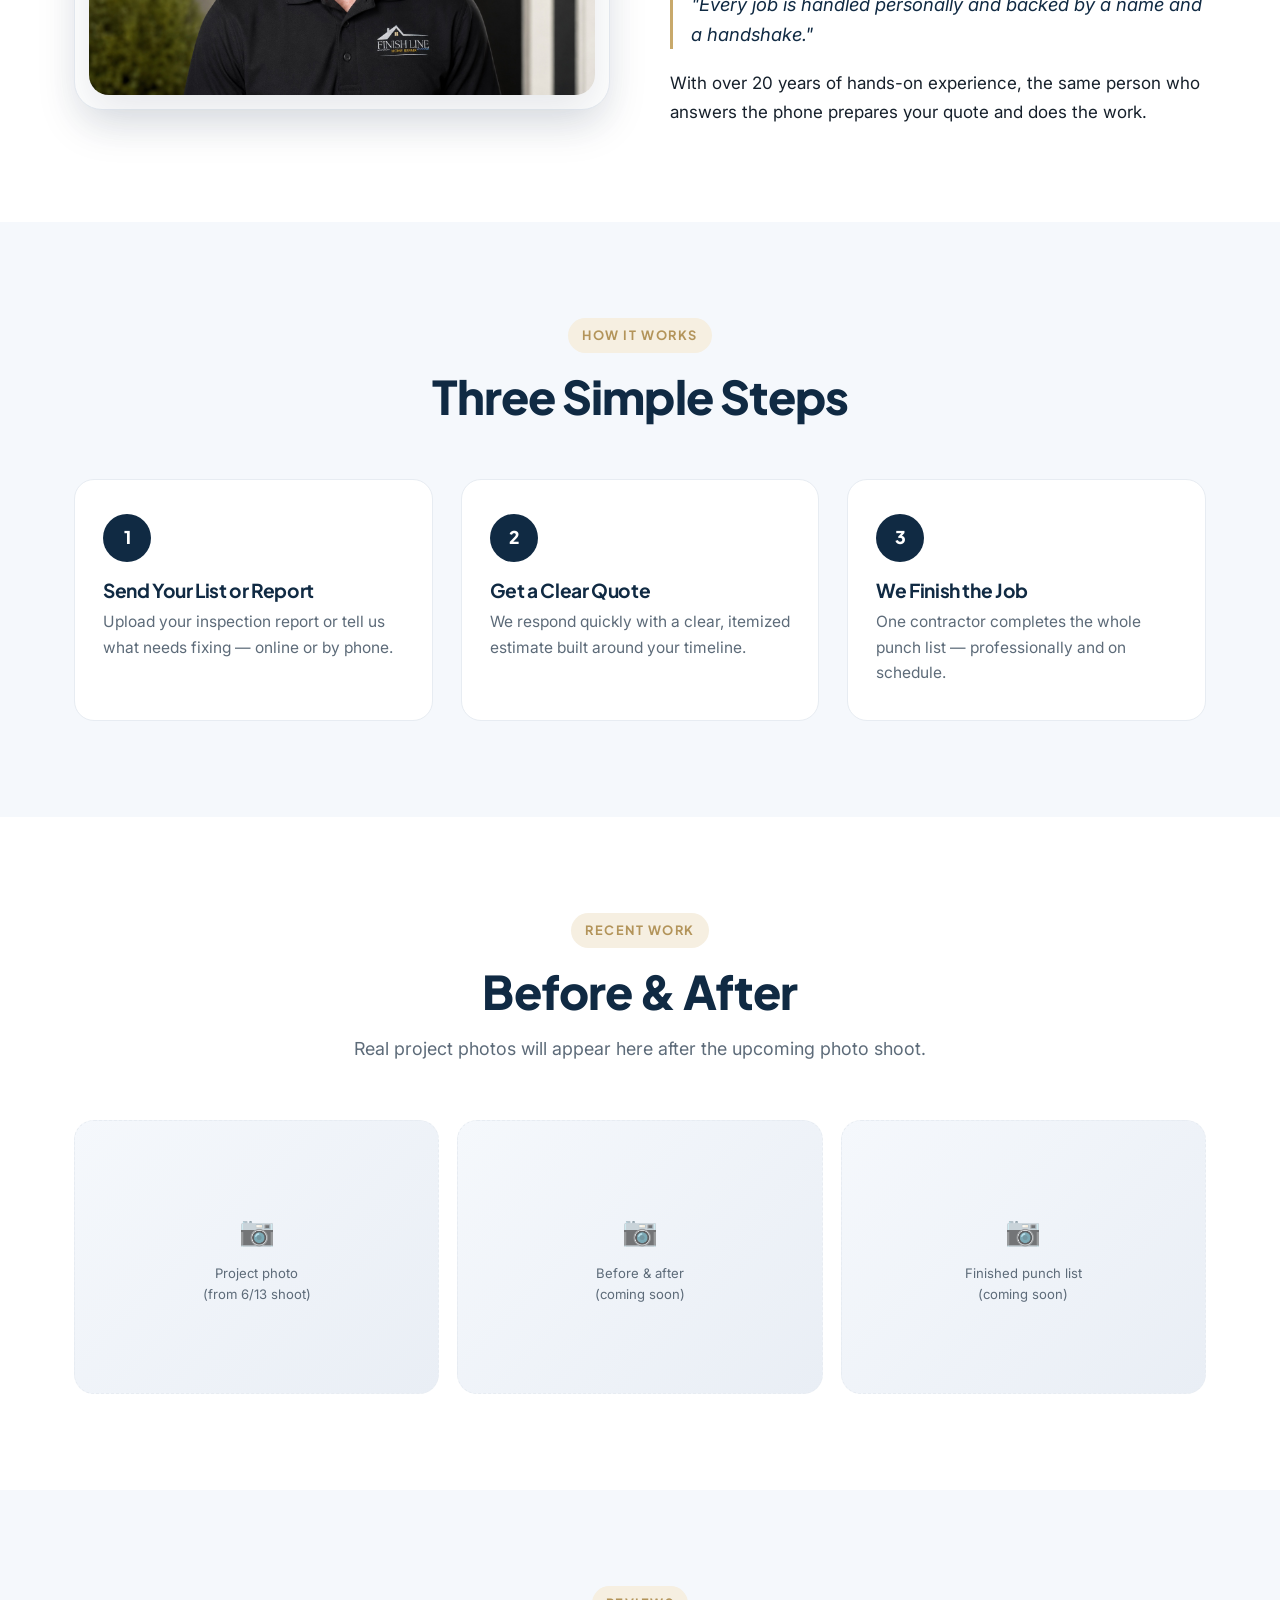
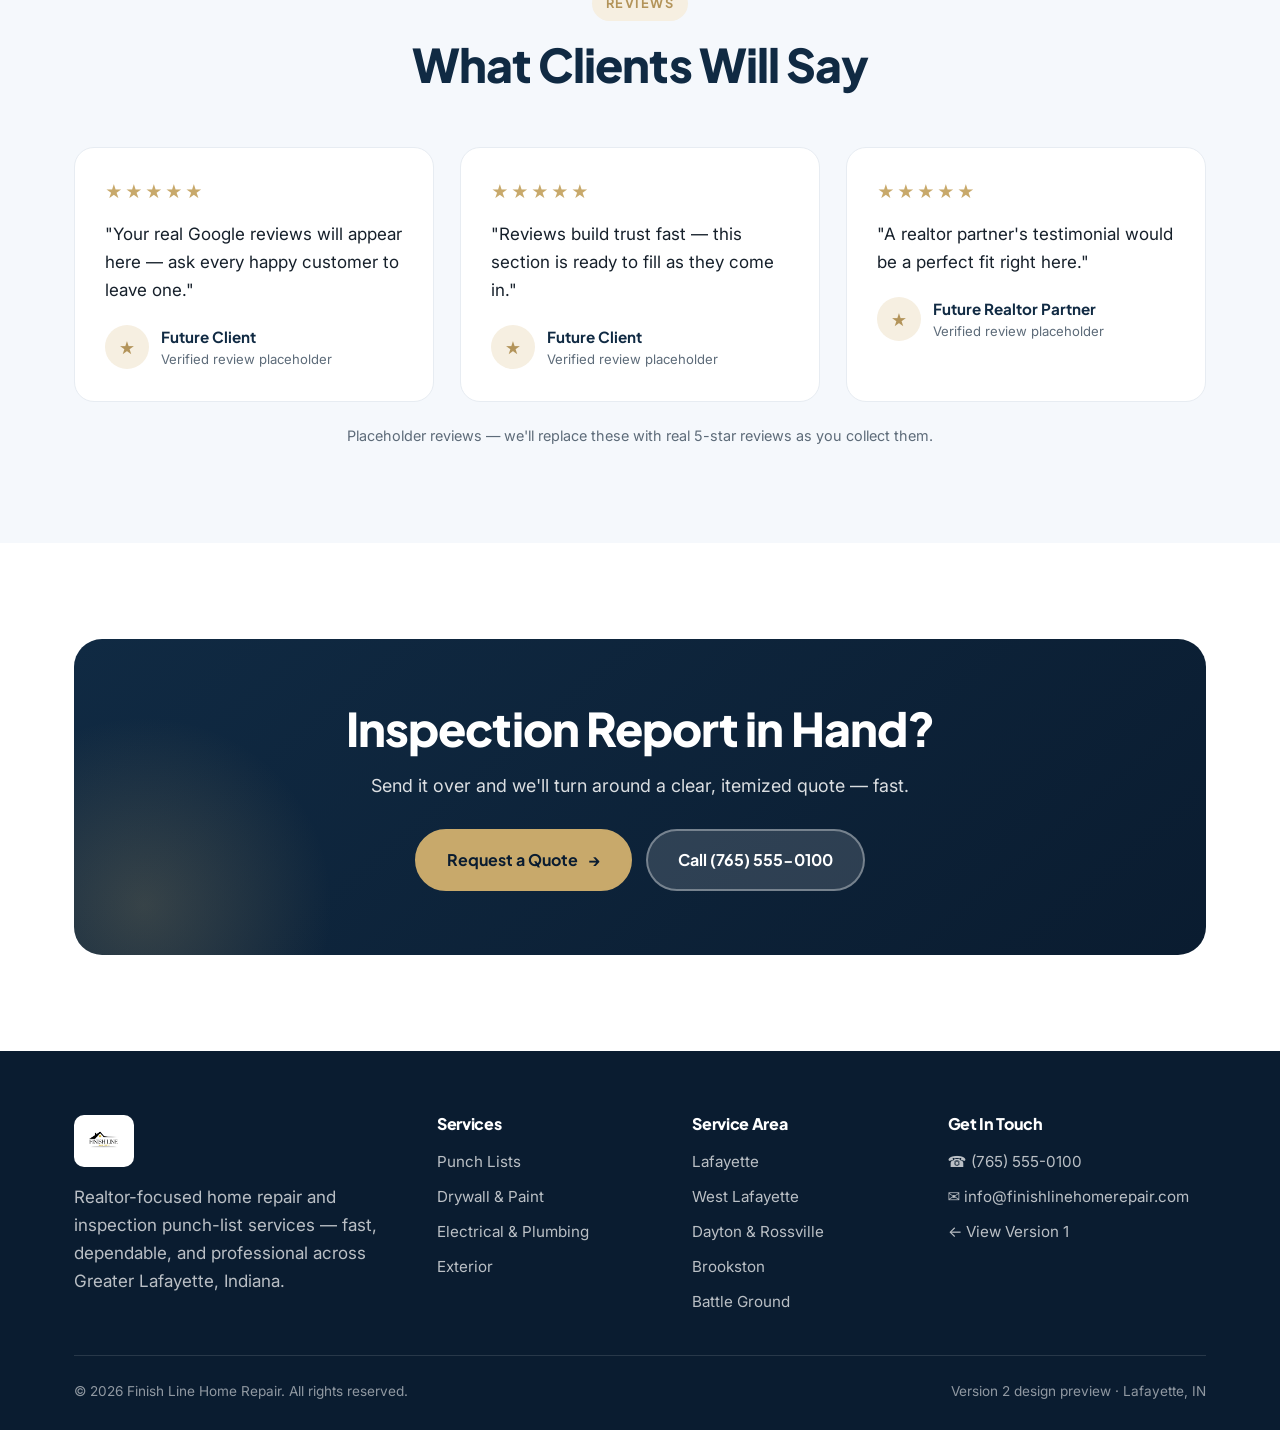
==== commit c2f6d2b5: "V2: remove 'Fully Insured' hero badge that covered the shirt logo The bottom-right floating badge ov" ====
--- a/v2/index.html
+++ b/v2/index.html
@@ -64,10 +64,6 @@
             <div class="ic">&#128736;</div>
             <div><div class="n">20+ Years</div><div class="l">Experience</div></div>
           </div>
-          <div class="hero-badge bottom">
-            <div class="ic">&#9989;</div>
-            <div><div class="n">Fully Insured</div><div class="l">&amp; Locally Owned</div></div>
-          </div>
         </div>
       </div>
     </div>
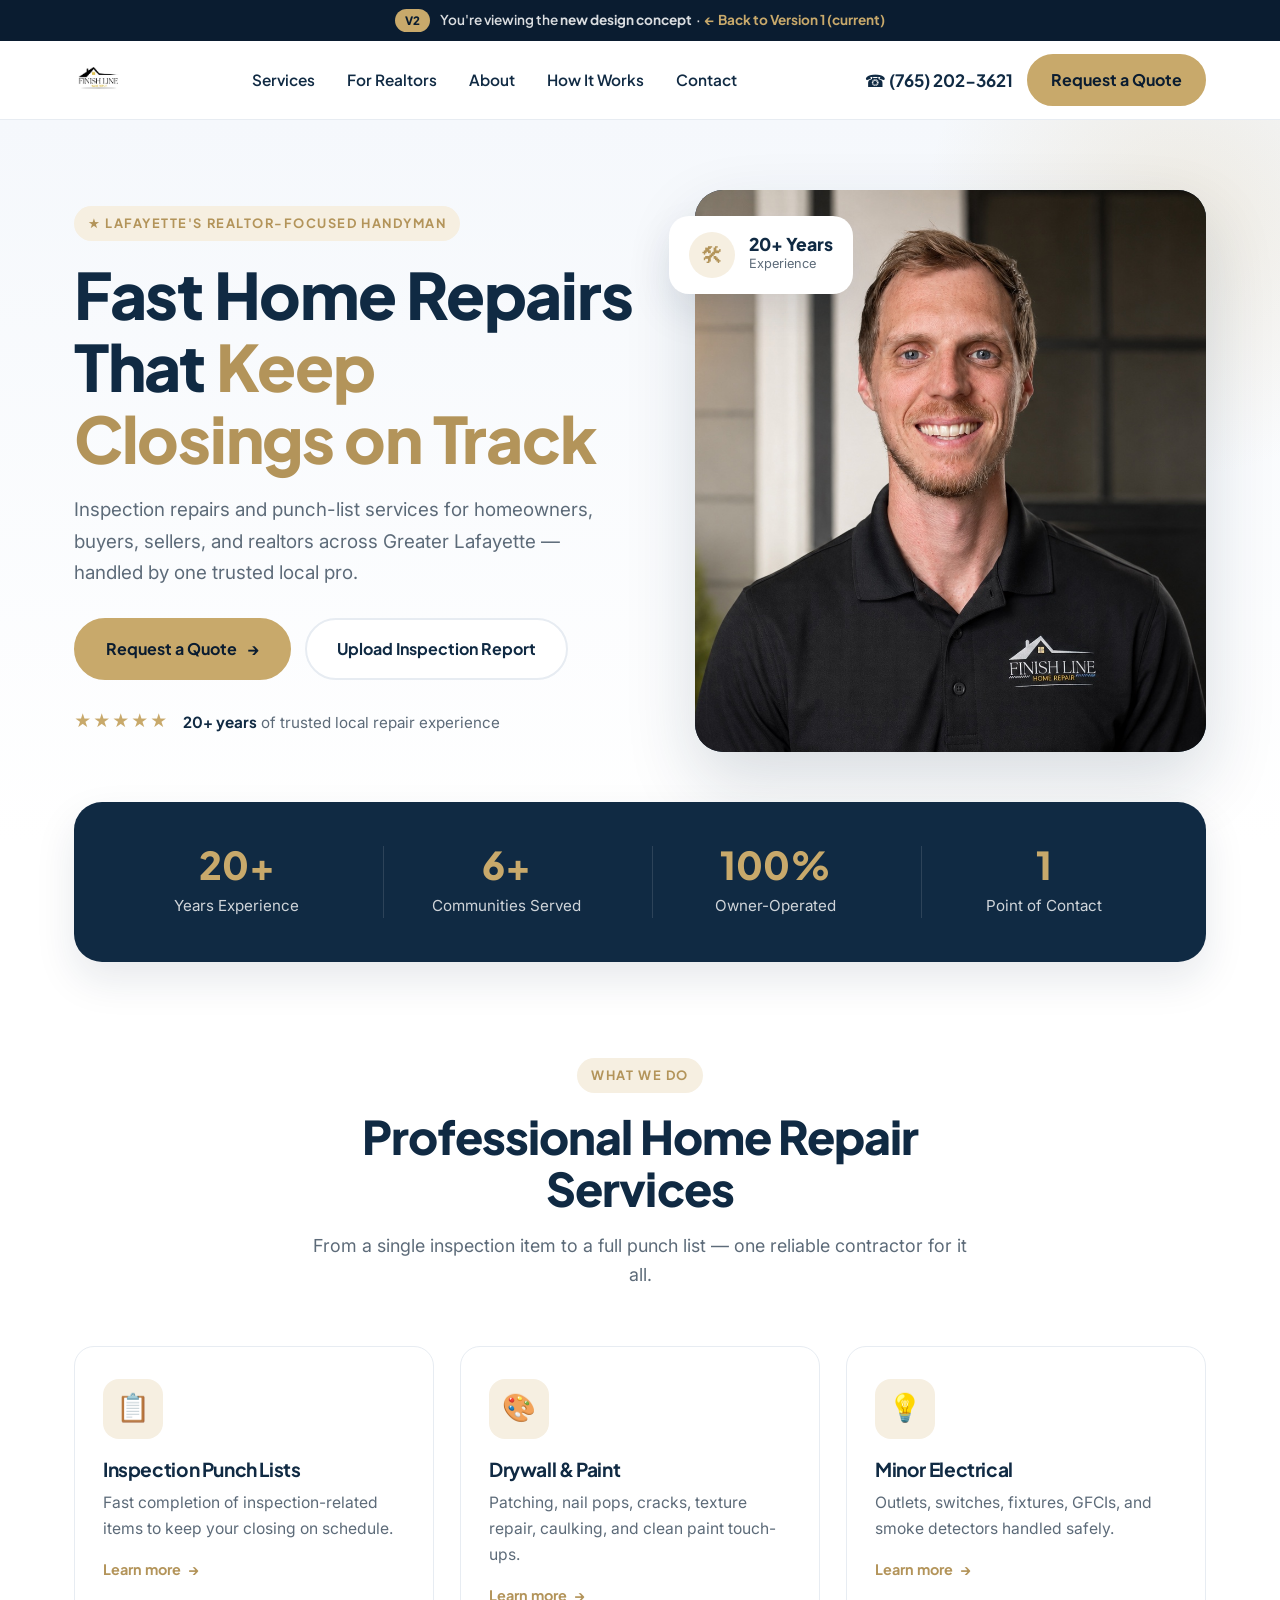
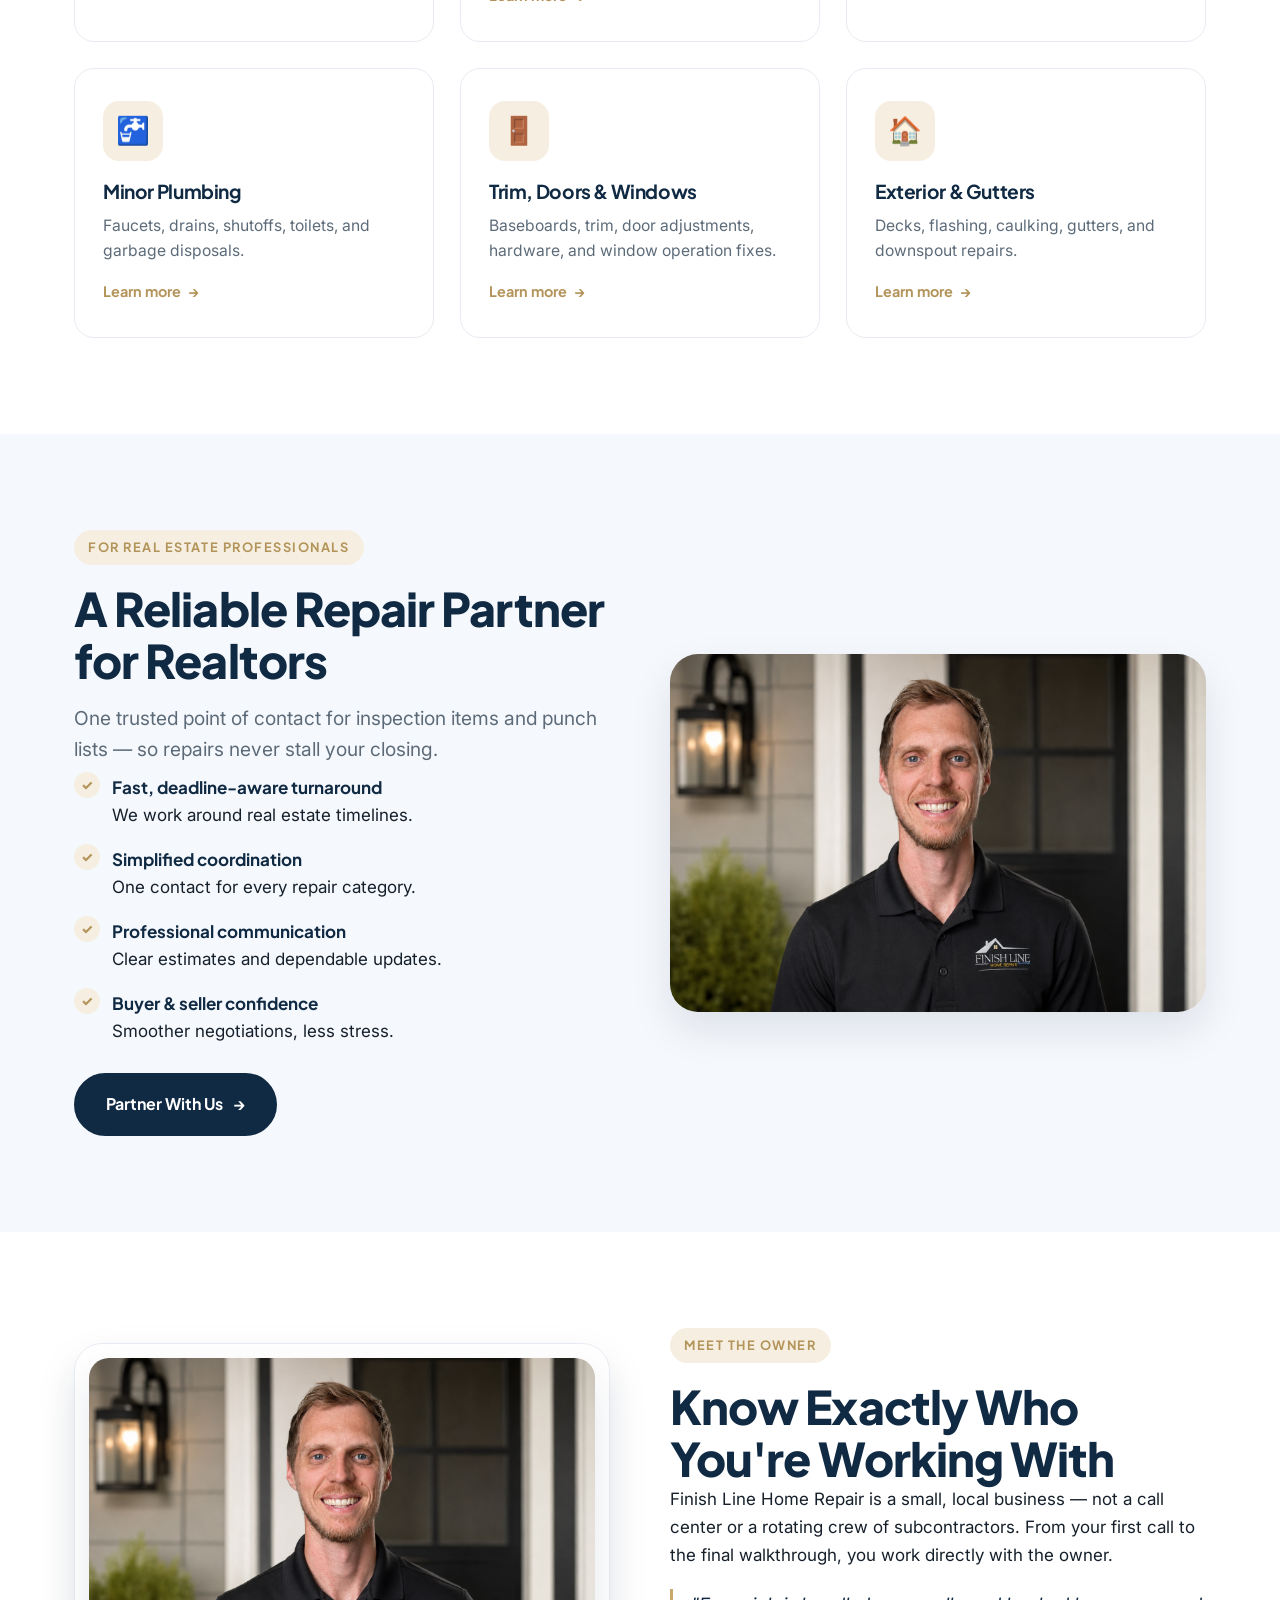
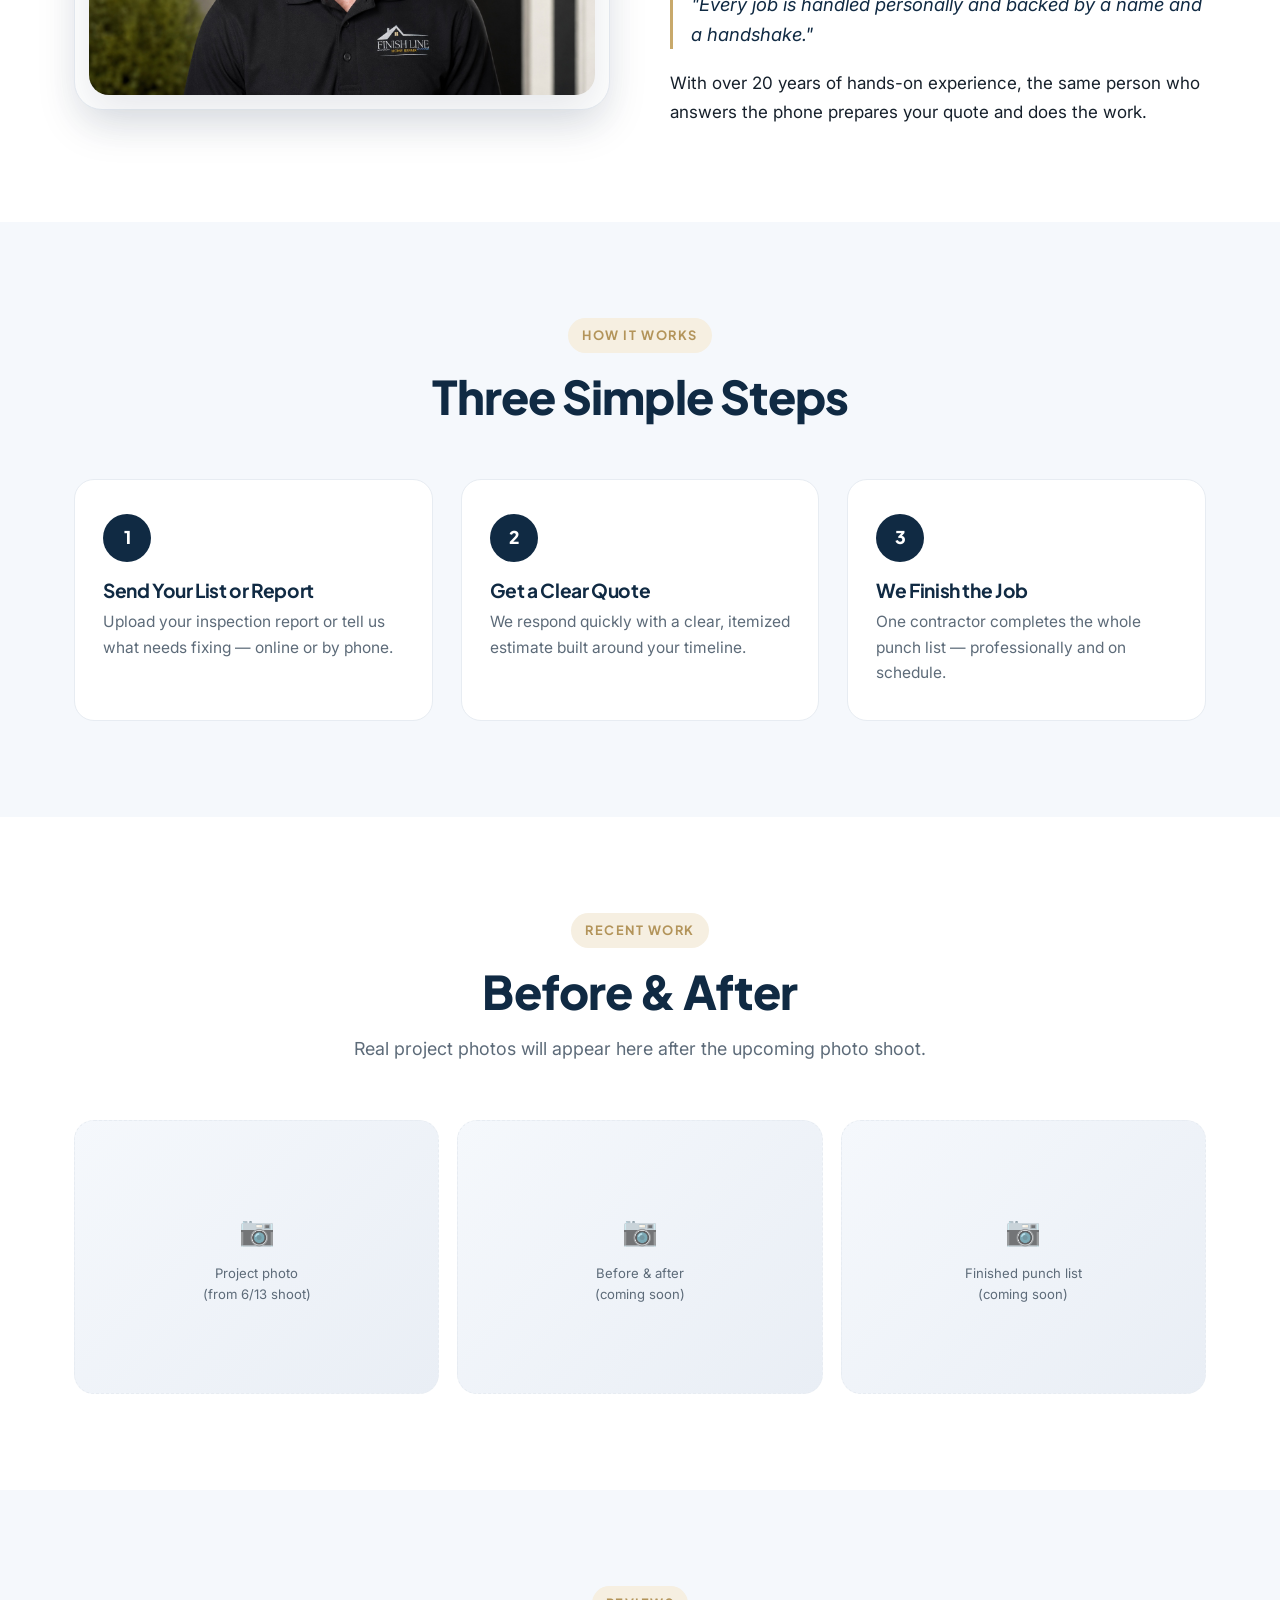
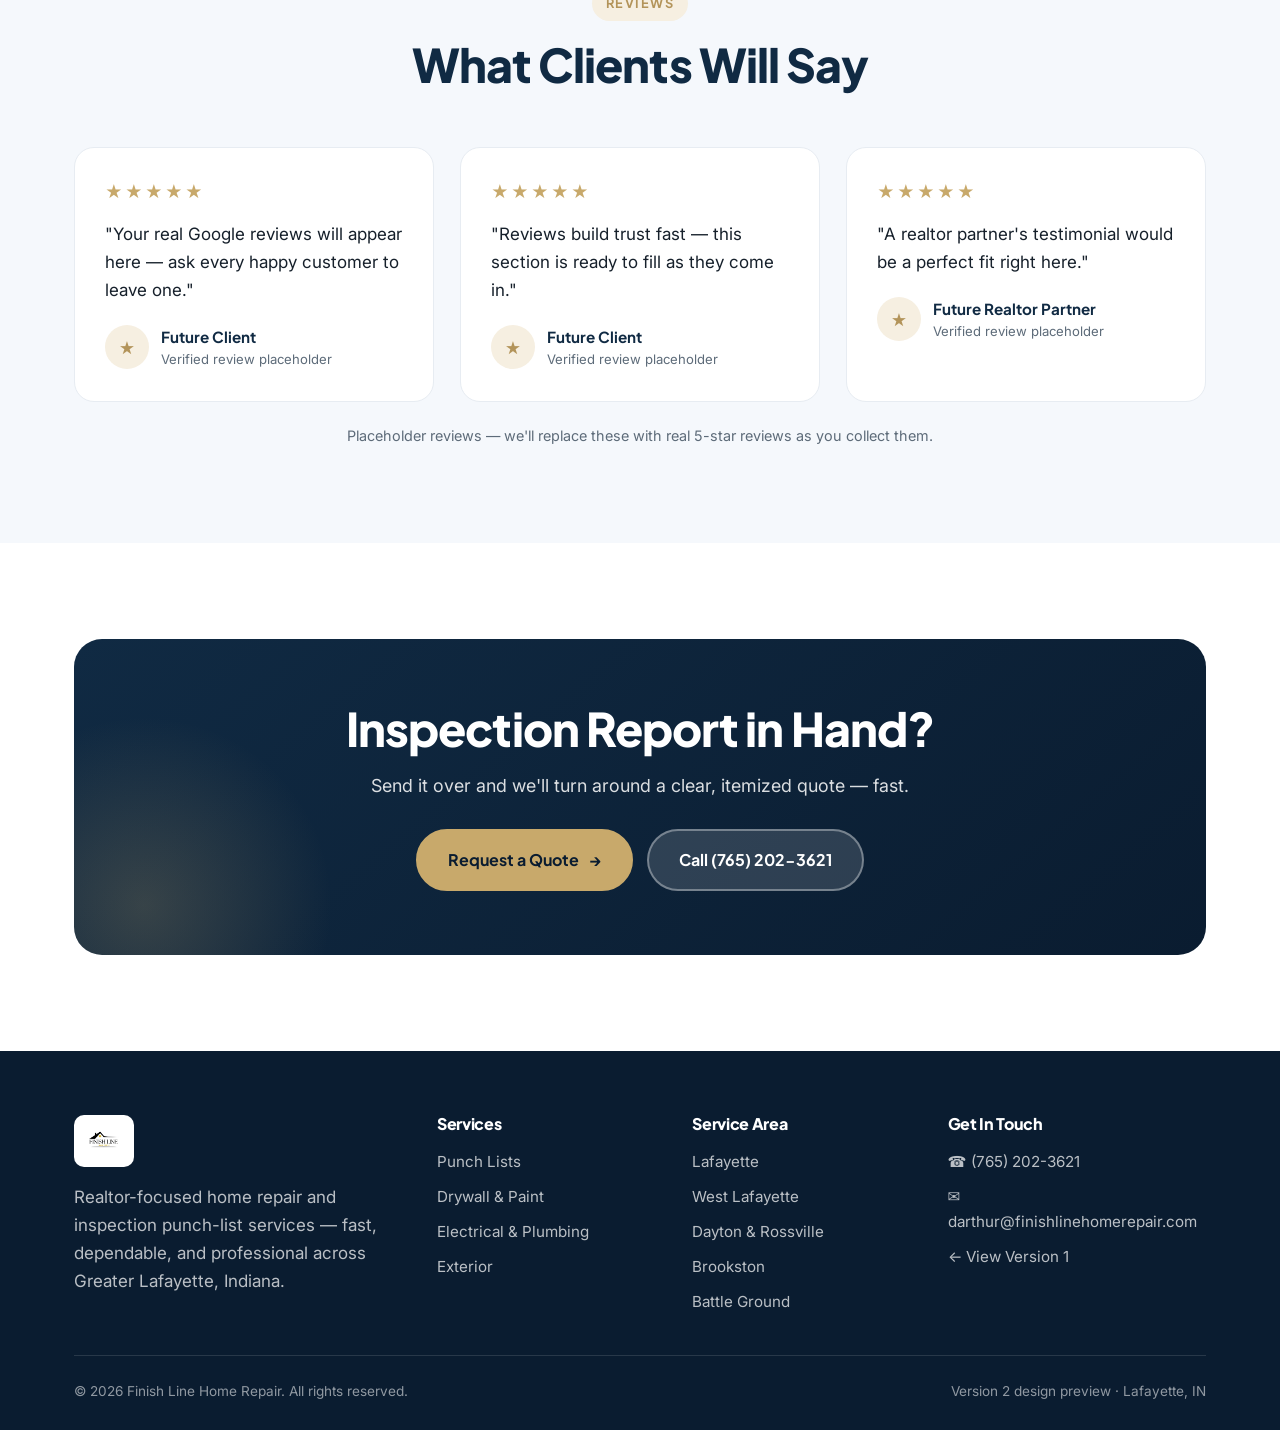
==== commit 74e4a776: "Real contact info site-wide; V2 Services page + working nav + SEO - Replace placeholder phone/email " ====
--- a/v2/index.html
+++ b/v2/index.html
@@ -3,15 +3,45 @@
 <head>
   <meta charset="UTF-8" />
   <meta name="viewport" content="width=device-width, initial-scale=1.0" />
-  <title>Finish Line Home Repair — Version 2 (Design Preview)</title>
-  <meta name="description" content="Version 2 design preview for Finish Line Home Repair — a modern, photo-forward concept." />
-  <meta name="robots" content="noindex" />
+  <title>Finish Line Home Repair | Lafayette, IN Handyman &amp; Inspection Repairs</title>
+  <meta name="description" content="Fast, reliable home repairs and inspection punch-list services in Lafayette &amp; West Lafayette, IN. Realtor-focused repair contractor — drywall, electrical, plumbing, trim &amp; more. Request a free quote." />
+  <link rel="canonical" href="https://dealerplateguy.github.io/finish-line-home-repair/v2/" />
   <meta name="theme-color" content="#102A43" />
+  <meta property="og:type" content="website" />
+  <meta property="og:title" content="Finish Line Home Repair | Lafayette, IN Handyman &amp; Inspection Repairs" />
+  <meta property="og:description" content="Realtor-focused inspection repairs and punch-list services that keep closings on track. Serving Lafayette, West Lafayette &amp; surrounding Indiana communities." />
+  <meta property="og:image" content="../assets/logo.jpg" />
   <link rel="icon" href="../assets/logo.jpg" />
+  <link rel="apple-touch-icon" href="../assets/logo.jpg" />
   <link rel="preconnect" href="https://fonts.googleapis.com" />
   <link rel="preconnect" href="https://fonts.gstatic.com" crossorigin />
   <link href="https://fonts.googleapis.com/css2?family=Plus+Jakarta+Sans:wght@600;700;800&family=Inter:wght@400;500;600&display=swap" rel="stylesheet" />
   <link rel="stylesheet" href="css/styles.css" />
+
+  <!-- Local business structured data -->
+  <script type="application/ld+json">
+  {
+    "@context": "https://schema.org",
+    "@type": "HomeAndConstructionBusiness",
+    "name": "Finish Line Home Repair",
+    "description": "Realtor-focused home repair and inspection punch-list services in Lafayette and West Lafayette, Indiana.",
+    "image": "../assets/logo.jpg",
+    "url": "https://dealerplateguy.github.io/finish-line-home-repair/v2/",
+    "telephone": "+1-765-202-3621",
+    "email": "darthur@finishlinehomerepair.com",
+    "priceRange": "$$",
+    "areaServed": [
+      { "@type": "City", "name": "Lafayette, Indiana" },
+      { "@type": "City", "name": "West Lafayette, Indiana" },
+      { "@type": "City", "name": "Dayton, Indiana" },
+      { "@type": "City", "name": "Rossville, Indiana" },
+      { "@type": "City", "name": "Brookston, Indiana" },
+      { "@type": "City", "name": "Battle Ground, Indiana" }
+    ],
+    "address": { "@type": "PostalAddress", "addressLocality": "Lafayette", "addressRegion": "IN", "addressCountry": "US" },
+    "slogan": "Fast home repairs that keep closings on track."
+  }
+  </script>
 </head>
 <body>
 
@@ -26,7 +56,7 @@
       <a href="index.html" class="nav-logo" aria-label="Finish Line Home Repair"><img src="../assets/logo.jpg" alt="Finish Line Home Repair logo" /></a>
       <nav aria-label="Primary">
         <ul class="nav-links">
-          <li><a href="#services">Services</a></li>
+          <li><a href="services.html">Services</a></li>
           <li><a href="#realtors">For Realtors</a></li>
           <li><a href="#owner">About</a></li>
           <li><a href="#process">How It Works</a></li>
@@ -34,8 +64,8 @@
         </ul>
       </nav>
       <div class="nav-cta">
-        <a href="tel:+17655550100" class="nav-phone">&#9742; (765) 555-0100</a>
-        <a href="#contact" class="btn btn-primary" style="padding:11px 22px;">Request a Quote</a>
+        <a href="tel:+17652023621" class="nav-phone">&#9742; (765) 202-3621</a>
+        <a href="../contact.html" class="btn btn-primary" style="padding:11px 22px;">Request a Quote</a>
       </div>
       <button class="nav-toggle" aria-label="Menu" aria-expanded="false"><span></span><span></span><span></span></button>
     </div>
@@ -50,8 +80,8 @@
           <h1>Fast Home Repairs That <span class="hl">Keep Closings on Track</span></h1>
           <p>Inspection repairs and punch-list services for homeowners, buyers, sellers, and realtors across Greater Lafayette — handled by one trusted local pro.</p>
           <div class="btn-row">
-            <a href="#contact" class="btn btn-primary">Request a Quote <span class="arrow">&rarr;</span></a>
-            <a href="#contact" class="btn btn-ghost">Upload Inspection Report</a>
+            <a href="../contact.html" class="btn btn-primary">Request a Quote <span class="arrow">&rarr;</span></a>
+            <a href="../contact.html#upload" class="btn btn-ghost">Upload Inspection Report</a>
           </div>
           <div class="hero-rating">
             <span class="stars">&#9733;&#9733;&#9733;&#9733;&#9733;</span>
@@ -88,12 +118,12 @@
         <p>From a single inspection item to a full punch list — one reliable contractor for it all.</p>
       </div>
       <div class="grid grid-3">
-        <div class="card reveal"><div class="ic">&#128203;</div><h3>Inspection Punch Lists</h3><p>Fast completion of inspection-related items to keep your closing on schedule.</p><span class="more">Learn more <span>&rarr;</span></span></div>
-        <div class="card reveal"><div class="ic">&#127912;</div><h3>Drywall &amp; Paint</h3><p>Patching, nail pops, cracks, texture repair, caulking, and clean paint touch-ups.</p><span class="more">Learn more <span>&rarr;</span></span></div>
-        <div class="card reveal"><div class="ic">&#128161;</div><h3>Minor Electrical</h3><p>Outlets, switches, fixtures, GFCIs, and smoke detectors handled safely.</p><span class="more">Learn more <span>&rarr;</span></span></div>
-        <div class="card reveal"><div class="ic">&#128688;</div><h3>Minor Plumbing</h3><p>Faucets, drains, shutoffs, toilets, and garbage disposals.</p><span class="more">Learn more <span>&rarr;</span></span></div>
-        <div class="card reveal"><div class="ic">&#128682;</div><h3>Trim, Doors &amp; Windows</h3><p>Baseboards, trim, door adjustments, hardware, and window operation fixes.</p><span class="more">Learn more <span>&rarr;</span></span></div>
-        <div class="card reveal"><div class="ic">&#127968;</div><h3>Exterior &amp; Gutters</h3><p>Decks, flashing, caulking, gutters, and downspout repairs.</p><span class="more">Learn more <span>&rarr;</span></span></div>
+        <div class="card reveal"><div class="ic">&#128203;</div><h3>Inspection Punch Lists</h3><p>Fast completion of inspection-related items to keep your closing on schedule.</p><a class="more" href="services.html">Learn more <span>&rarr;</span></a></div>
+        <div class="card reveal"><div class="ic">&#127912;</div><h3>Drywall &amp; Paint</h3><p>Patching, nail pops, cracks, texture repair, caulking, and clean paint touch-ups.</p><a class="more" href="services.html">Learn more <span>&rarr;</span></a></div>
+        <div class="card reveal"><div class="ic">&#128161;</div><h3>Minor Electrical</h3><p>Outlets, switches, fixtures, GFCIs, and smoke detectors handled safely.</p><a class="more" href="services.html">Learn more <span>&rarr;</span></a></div>
+        <div class="card reveal"><div class="ic">&#128688;</div><h3>Minor Plumbing</h3><p>Faucets, drains, shutoffs, toilets, and garbage disposals.</p><a class="more" href="services.html">Learn more <span>&rarr;</span></a></div>
+        <div class="card reveal"><div class="ic">&#128682;</div><h3>Trim, Doors &amp; Windows</h3><p>Baseboards, trim, door adjustments, hardware, and window operation fixes.</p><a class="more" href="services.html">Learn more <span>&rarr;</span></a></div>
+        <div class="card reveal"><div class="ic">&#127968;</div><h3>Exterior &amp; Gutters</h3><p>Decks, flashing, caulking, gutters, and downspout repairs.</p><a class="more" href="services.html">Learn more <span>&rarr;</span></a></div>
       </div>
     </div>
   </section>
@@ -196,7 +226,7 @@
         <p>Send it over and we'll turn around a clear, itemized quote — fast.</p>
         <div class="btn-row center">
           <a href="../contact.html" class="btn btn-primary">Request a Quote <span class="arrow">&rarr;</span></a>
-          <a href="tel:+17655550100" class="btn btn-light">Call (765) 555-0100</a>
+          <a href="tel:+17652023621" class="btn btn-light">Call (765) 202-3621</a>
         </div>
       </div>
     </div>
@@ -212,7 +242,7 @@
         </div>
         <div><h4>Services</h4><ul class="footer-list"><li><a href="#services">Punch Lists</a></li><li><a href="#services">Drywall &amp; Paint</a></li><li><a href="#services">Electrical &amp; Plumbing</a></li><li><a href="#services">Exterior</a></li></ul></div>
         <div><h4>Service Area</h4><ul class="footer-list"><li>Lafayette</li><li>West Lafayette</li><li>Dayton &amp; Rossville</li><li>Brookston</li><li>Battle Ground</li></ul></div>
-        <div><h4>Get In Touch</h4><ul class="footer-list"><li><a href="tel:+17655550100">&#9742; (765) 555-0100</a></li><li><a href="mailto:info@finishlinehomerepair.com">&#9993; info@finishlinehomerepair.com</a></li><li><a href="../index.html">&larr; View Version 1</a></li></ul></div>
+        <div><h4>Get In Touch</h4><ul class="footer-list"><li><a href="tel:+17652023621">&#9742; (765) 202-3621</a></li><li><a href="mailto:darthur@finishlinehomerepair.com">&#9993; darthur@finishlinehomerepair.com</a></li><li><a href="../index.html">&larr; View Version 1</a></li></ul></div>
       </div>
       <div class="footer-bottom">
         <span>&copy; <span data-year>2026</span> Finish Line Home Repair. All rights reserved.</span>
@@ -222,7 +252,7 @@
   </footer>
 
   <div class="mobile-call-bar">
-    <a href="tel:+17655550100" class="call">&#9742; Call Now</a>
+    <a href="tel:+17652023621" class="call">&#9742; Call Now</a>
     <a href="#contact" class="quote">Request a Quote</a>
   </div>
 
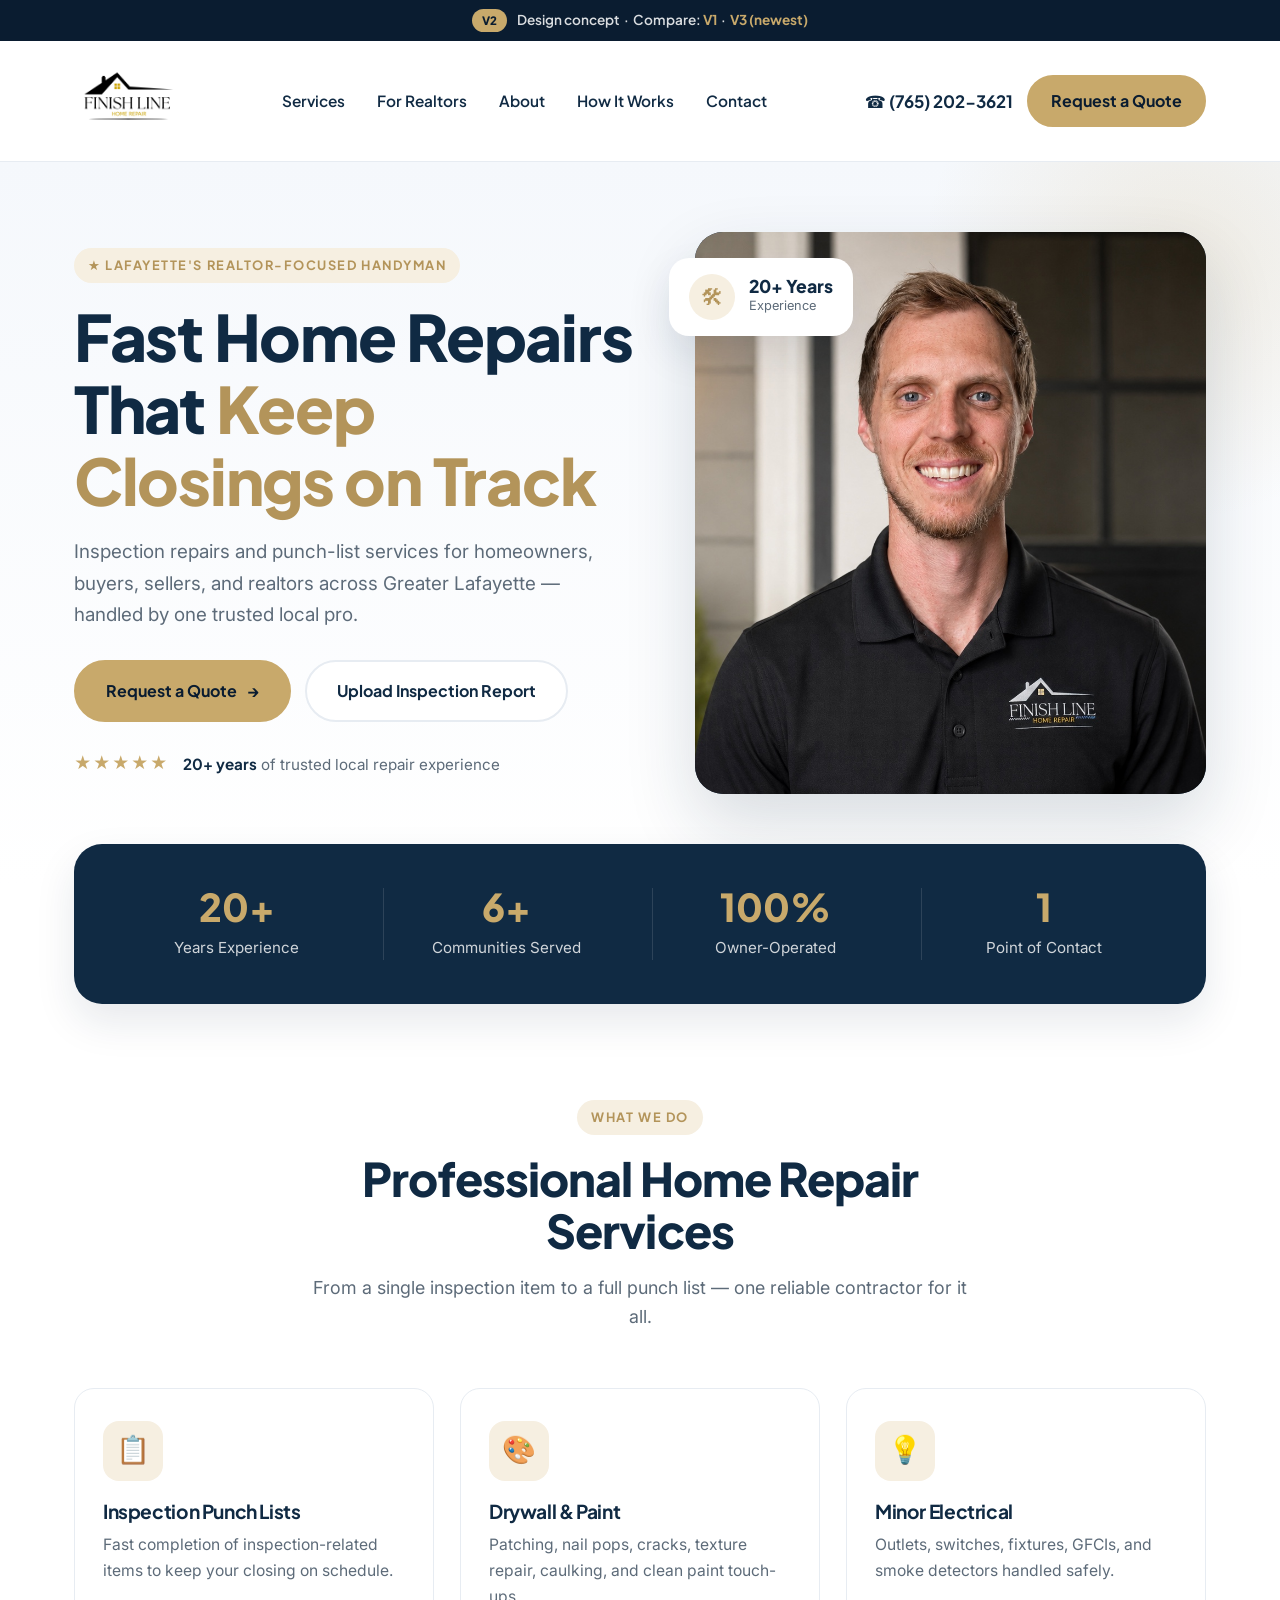
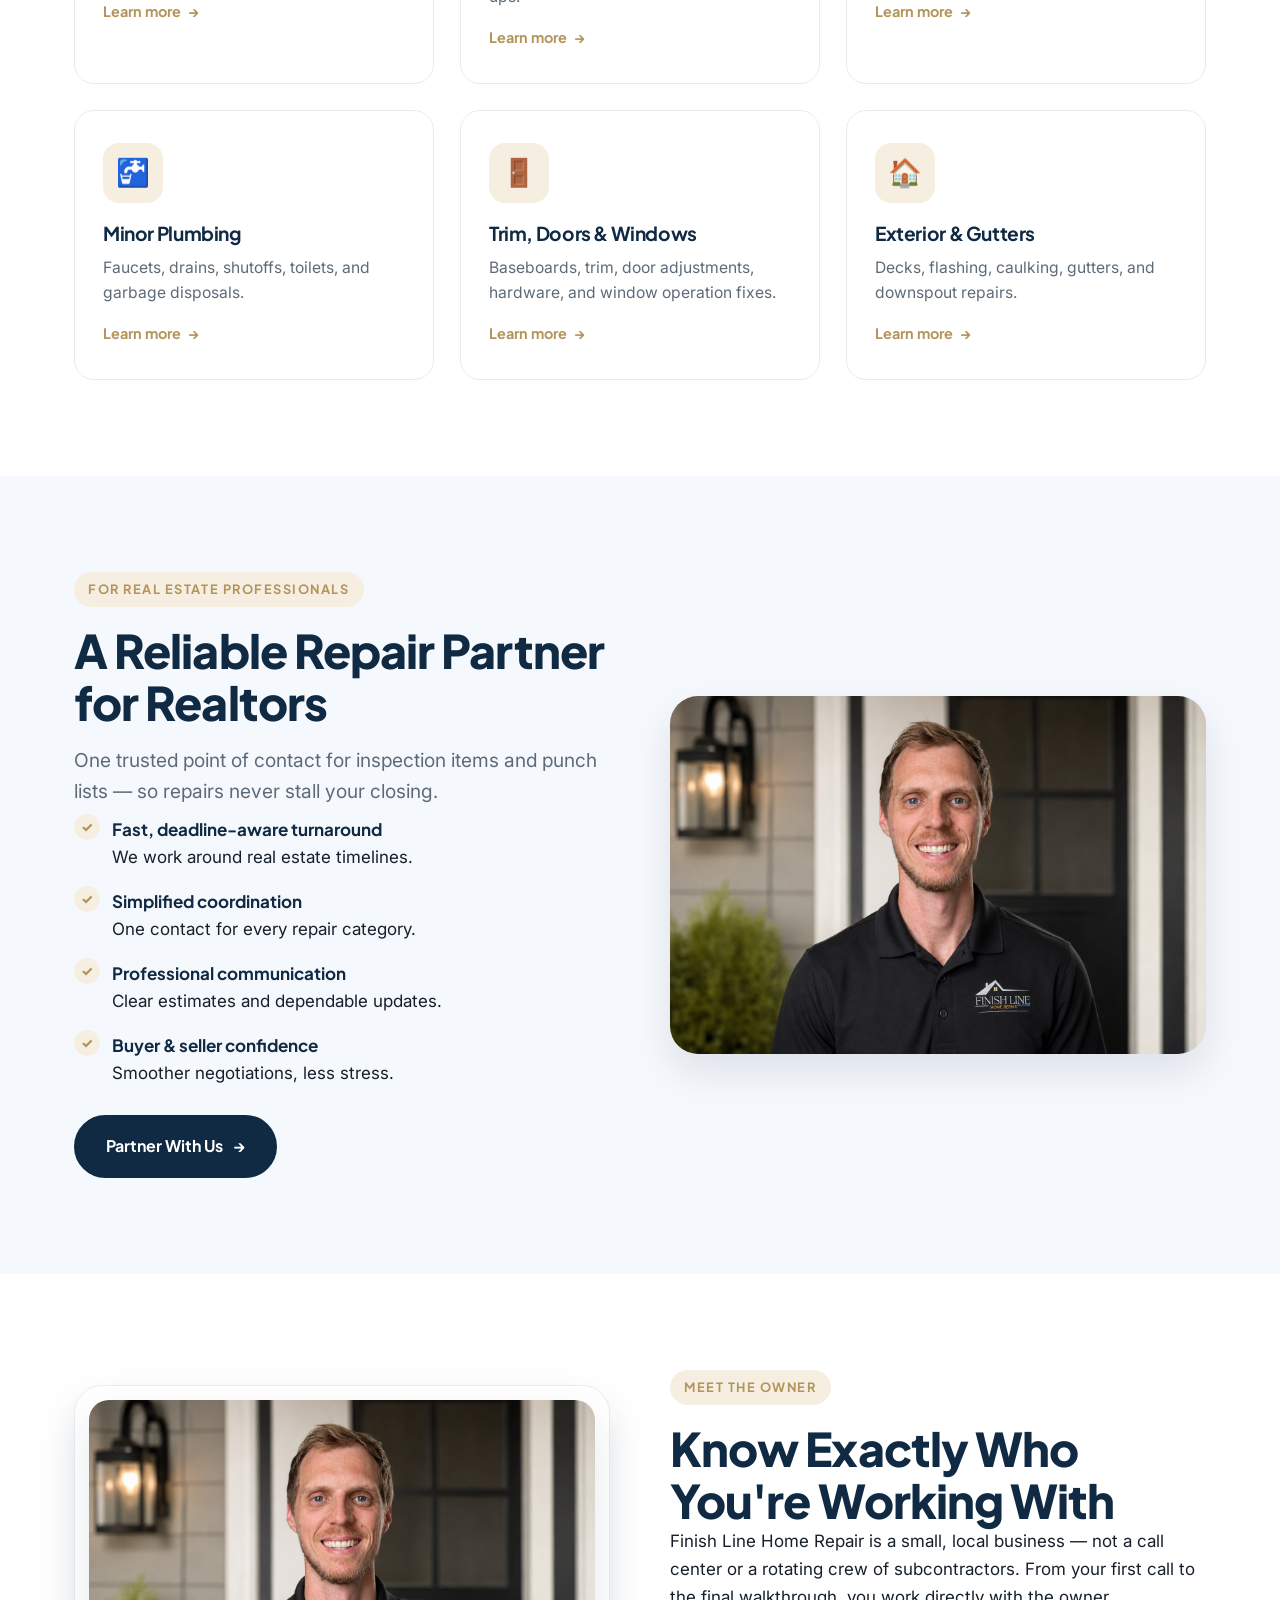
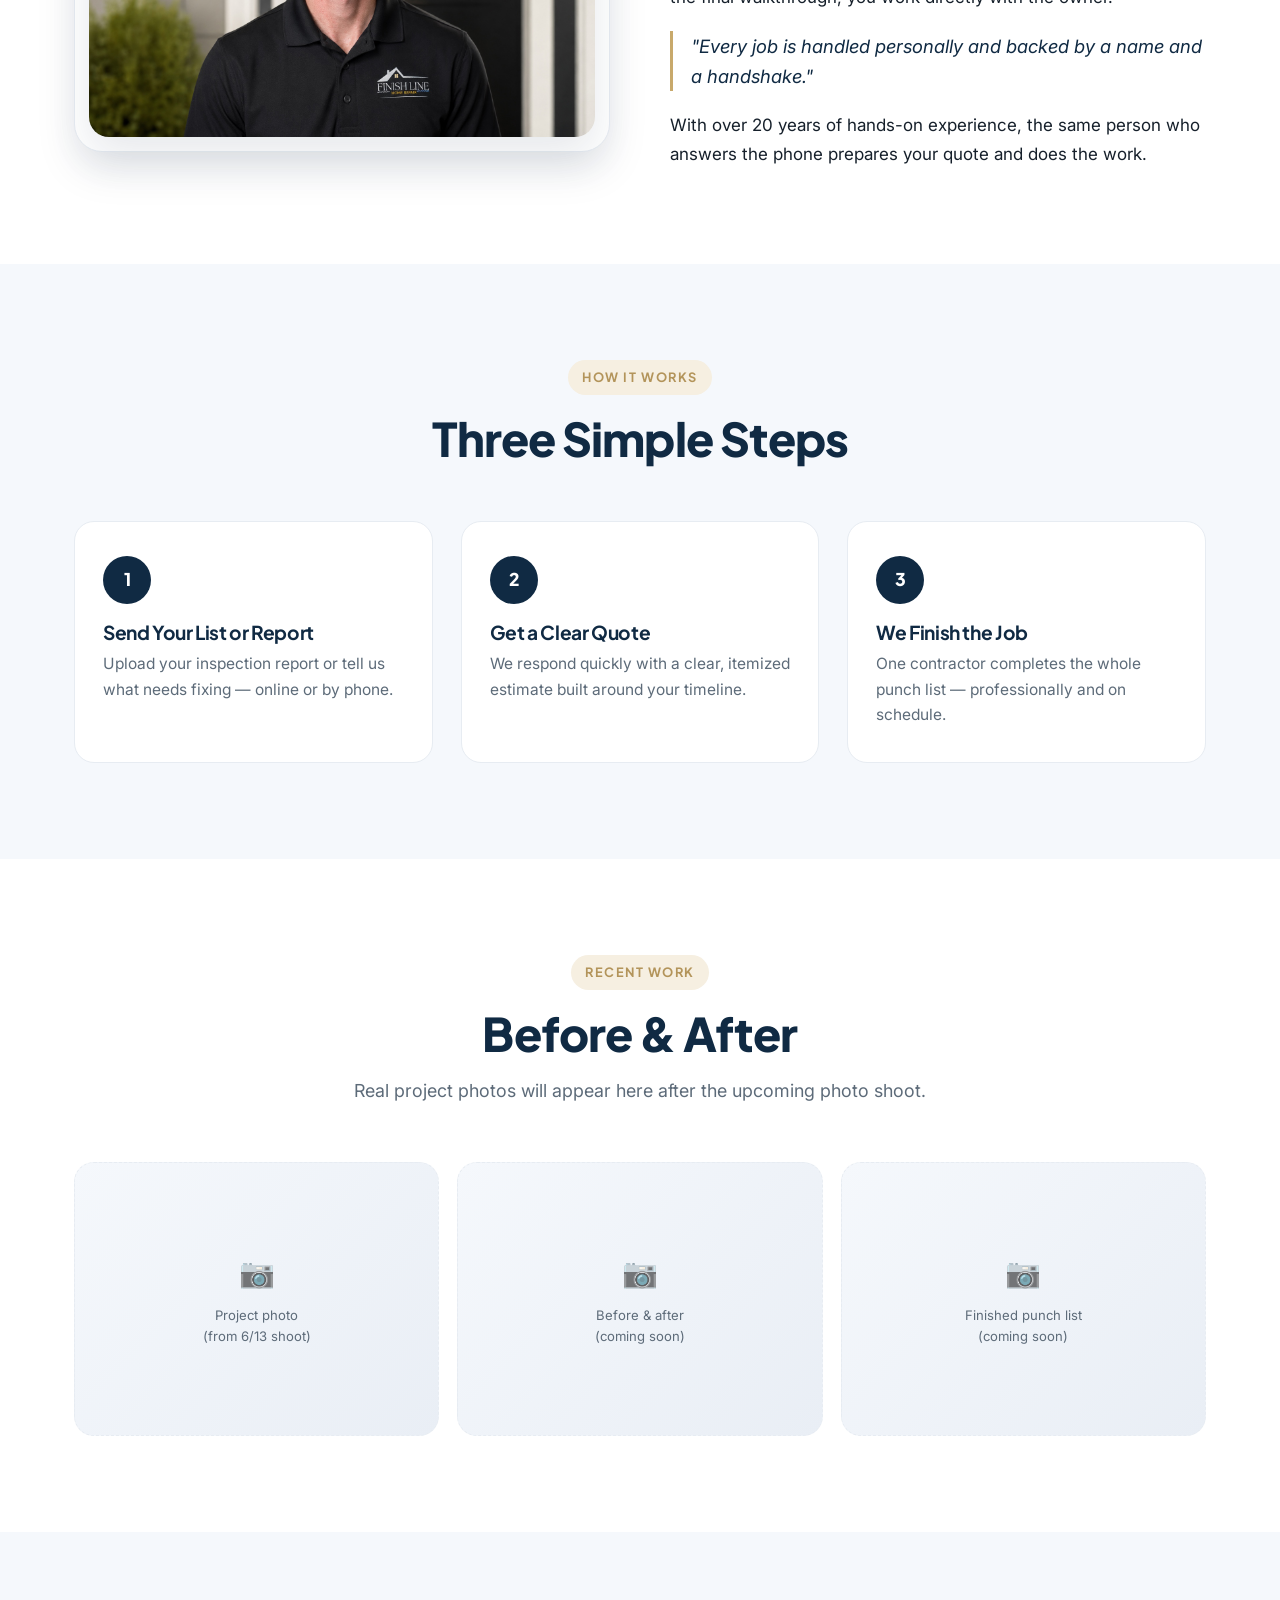
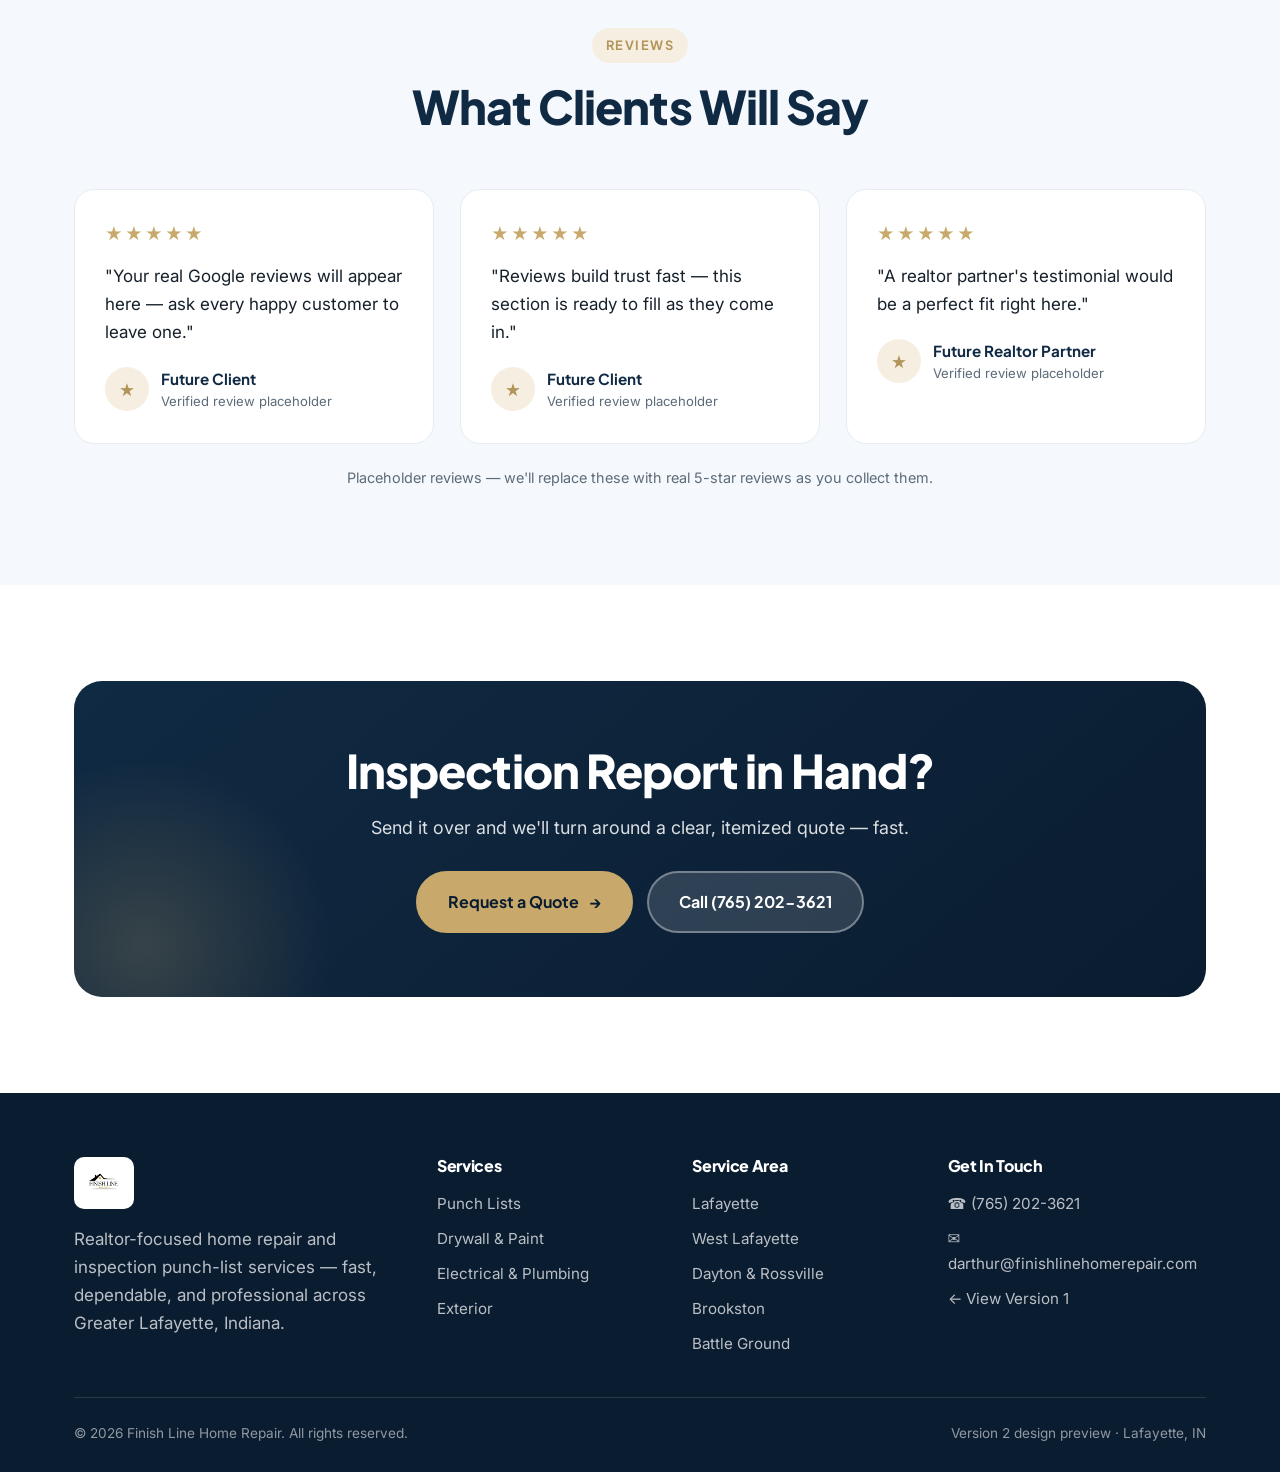
==== commit 02e2596c: "Add Version 3: research-backed editorial-minimal one-pager New /v3/ concept built from a deep-resear" ====
--- a/v2/index.html
+++ b/v2/index.html
@@ -47,7 +47,7 @@
 
   <!-- Version toggle -->
   <div class="version-bar">
-    <span class="tag">V2</span> You're viewing the <strong>new design concept</strong> &nbsp;·&nbsp; <a href="../index.html">&larr; Back to Version 1 (current)</a>
+    <span class="tag">V2</span> Design concept &nbsp;·&nbsp; Compare: <a href="../index.html">V1</a> &nbsp;·&nbsp; <a href="../v3/index.html">V3 (newest)</a>
   </div>
 
   <!-- Header -->
--- a/v2/css/styles.css
+++ b/v2/css/styles.css
@@ -92,8 +92,8 @@
 
 /* ---------- Header ---------- */
 .site-header { position: sticky; top: 0; z-index: 100; background: rgba(255,255,255,.9); backdrop-filter: saturate(180%) blur(12px); border-bottom: 1px solid var(--line); }
-.nav { display: flex; align-items: center; justify-content: space-between; height: 78px; }
-.nav-logo img { height: 50px; width: auto; }
+.nav { display: flex; align-items: center; justify-content: space-between; height: 120px; }
+.nav-logo img { height: 110px; width: auto; }
 .nav-links { display: flex; gap: 32px; list-style: none; }
 .nav-links a { font-family: var(--font-head); font-weight: 600; font-size: .96rem; color: var(--navy); }
 .nav-links a:hover { color: var(--gold-dark); }
@@ -214,8 +214,10 @@
 
 /* ---------- Responsive ---------- */
 @media (max-width: 960px){
-  .hero-grid { grid-template-columns: 1fr; gap: 40px; }
-  .hero-media { max-width: 460px; margin: 0 auto; }
+  .hero-grid { grid-template-columns: 1fr; gap: 34px; }
+  .hero-media { max-width: 340px; margin: 0 auto; order: -1; }
+  .hero-badge { display: none; }
+  .hero { padding-top: 46px; }
   .stats { grid-template-columns: repeat(2,1fr); gap: 28px 16px; }
   .stat:nth-child(3) { border-left: 0; }
   .grid-3, .steps, .gallery { grid-template-columns: repeat(2,1fr); }
@@ -225,14 +227,19 @@
 }
 @media (max-width: 720px){
   section { padding: 66px 0; }
+  .nav { height: 74px; }
+  .nav-logo img { height: 48px; }
   .nav-links, .nav-phone, .nav-cta { display: none; }
   .nav-toggle { display: block; }
-  .site-header.open .nav-links { display:flex; position:absolute; top:78px; left:0; right:0; flex-direction:column; background:#fff; padding:16px 24px; gap:6px; box-shadow: var(--shadow); border-bottom:1px solid var(--line); }
+  .site-header.open .nav-links { display:flex; position:absolute; top:74px; left:0; right:0; flex-direction:column; background:#fff; padding:16px 24px; gap:6px; box-shadow: var(--shadow); border-bottom:1px solid var(--line); }
   .grid-3, .grid-2, .steps, .gallery { grid-template-columns: 1fr; }
   .stats { grid-template-columns: repeat(2,1fr); padding: 32px 22px; }
   .cta { padding: 46px 26px; }
-  .hero-badge.top { left: 8px; }
-  .hero-badge.bottom { right: 8px; }
+  .hero { padding: 28px 0 52px; }
+  .hero-media { max-width: 250px; }
+  .hero-grid > div:not(.hero-media) { text-align: center; }
+  .hero .btn-row { justify-content: center; }
+  .hero-rating { justify-content: center; }
   body { padding-bottom: 66px; }
   .mobile-call-bar { display:flex; position:fixed; bottom:0; left:0; right:0; z-index:200; box-shadow: 0 -4px 20px rgba(16,42,67,.18); }
   .mobile-call-bar a { flex:1; text-align:center; padding:16px; font-family:var(--font-head); font-weight:700; }
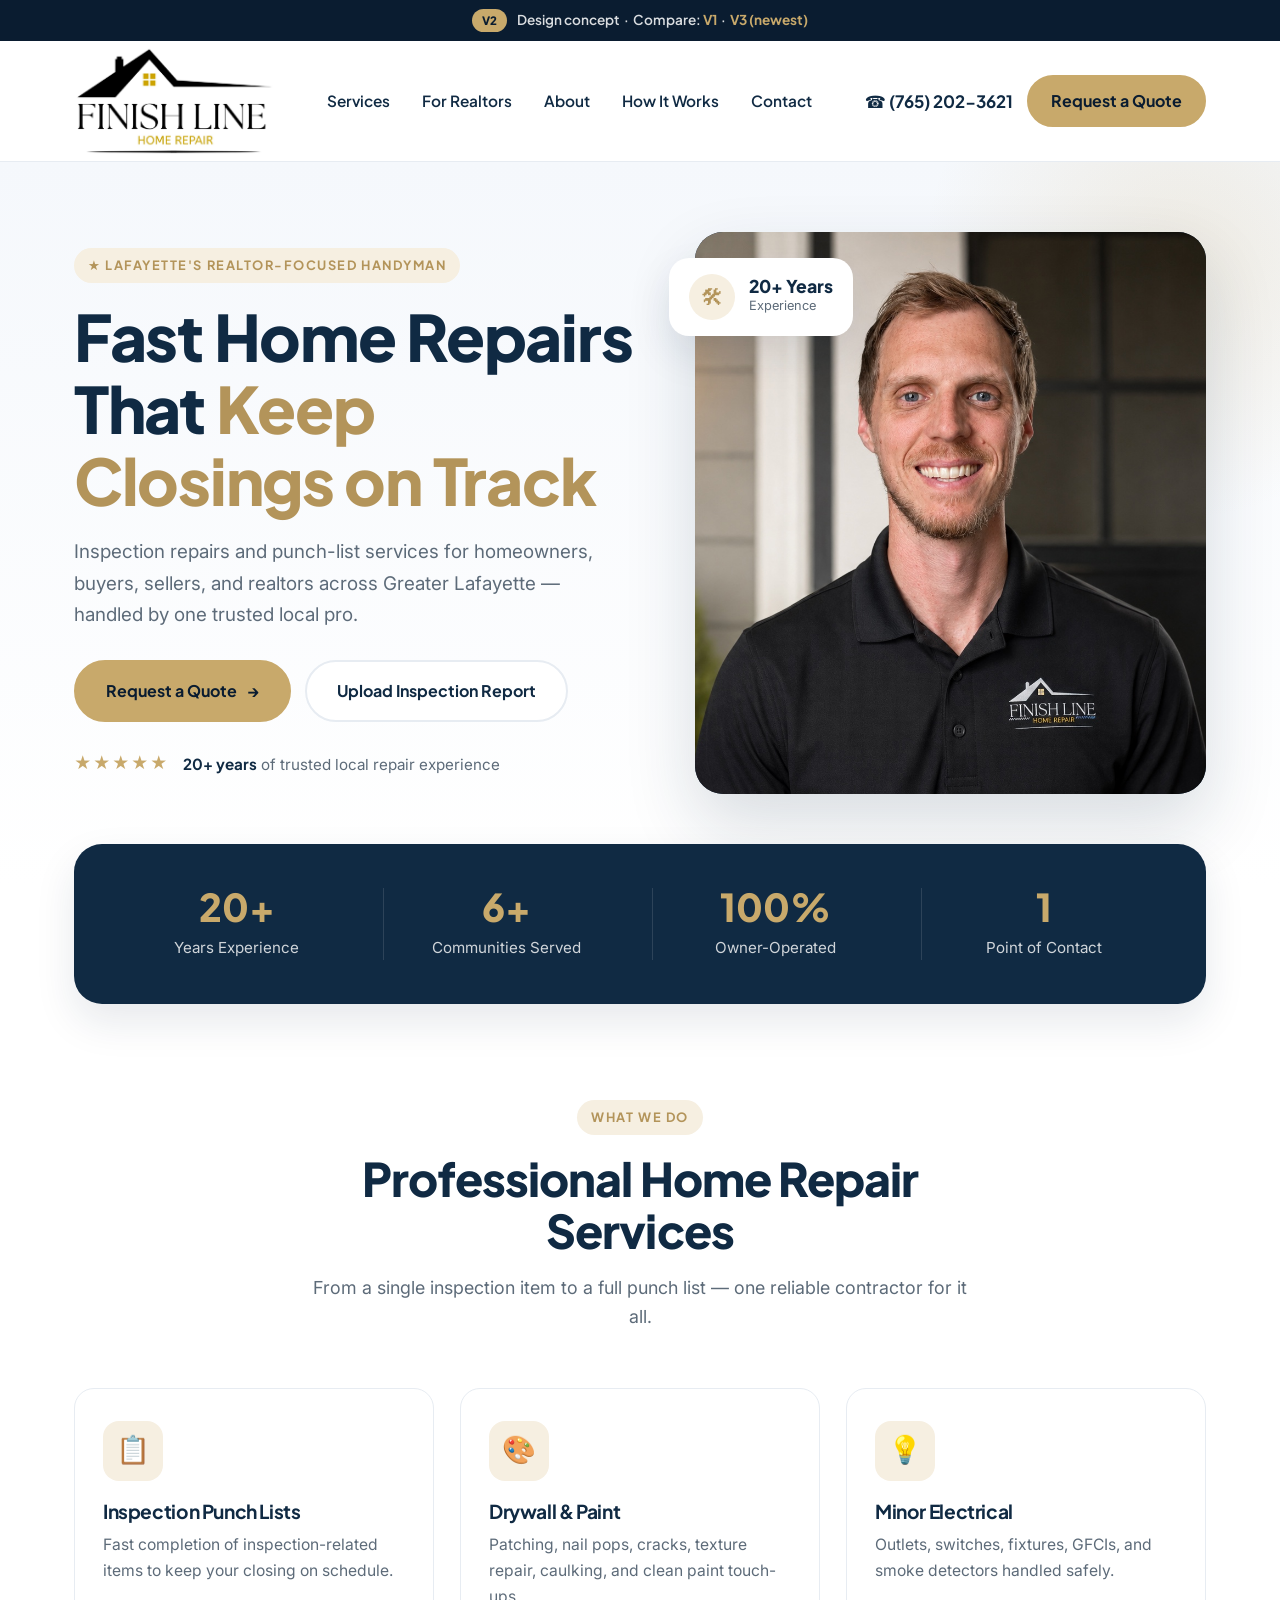
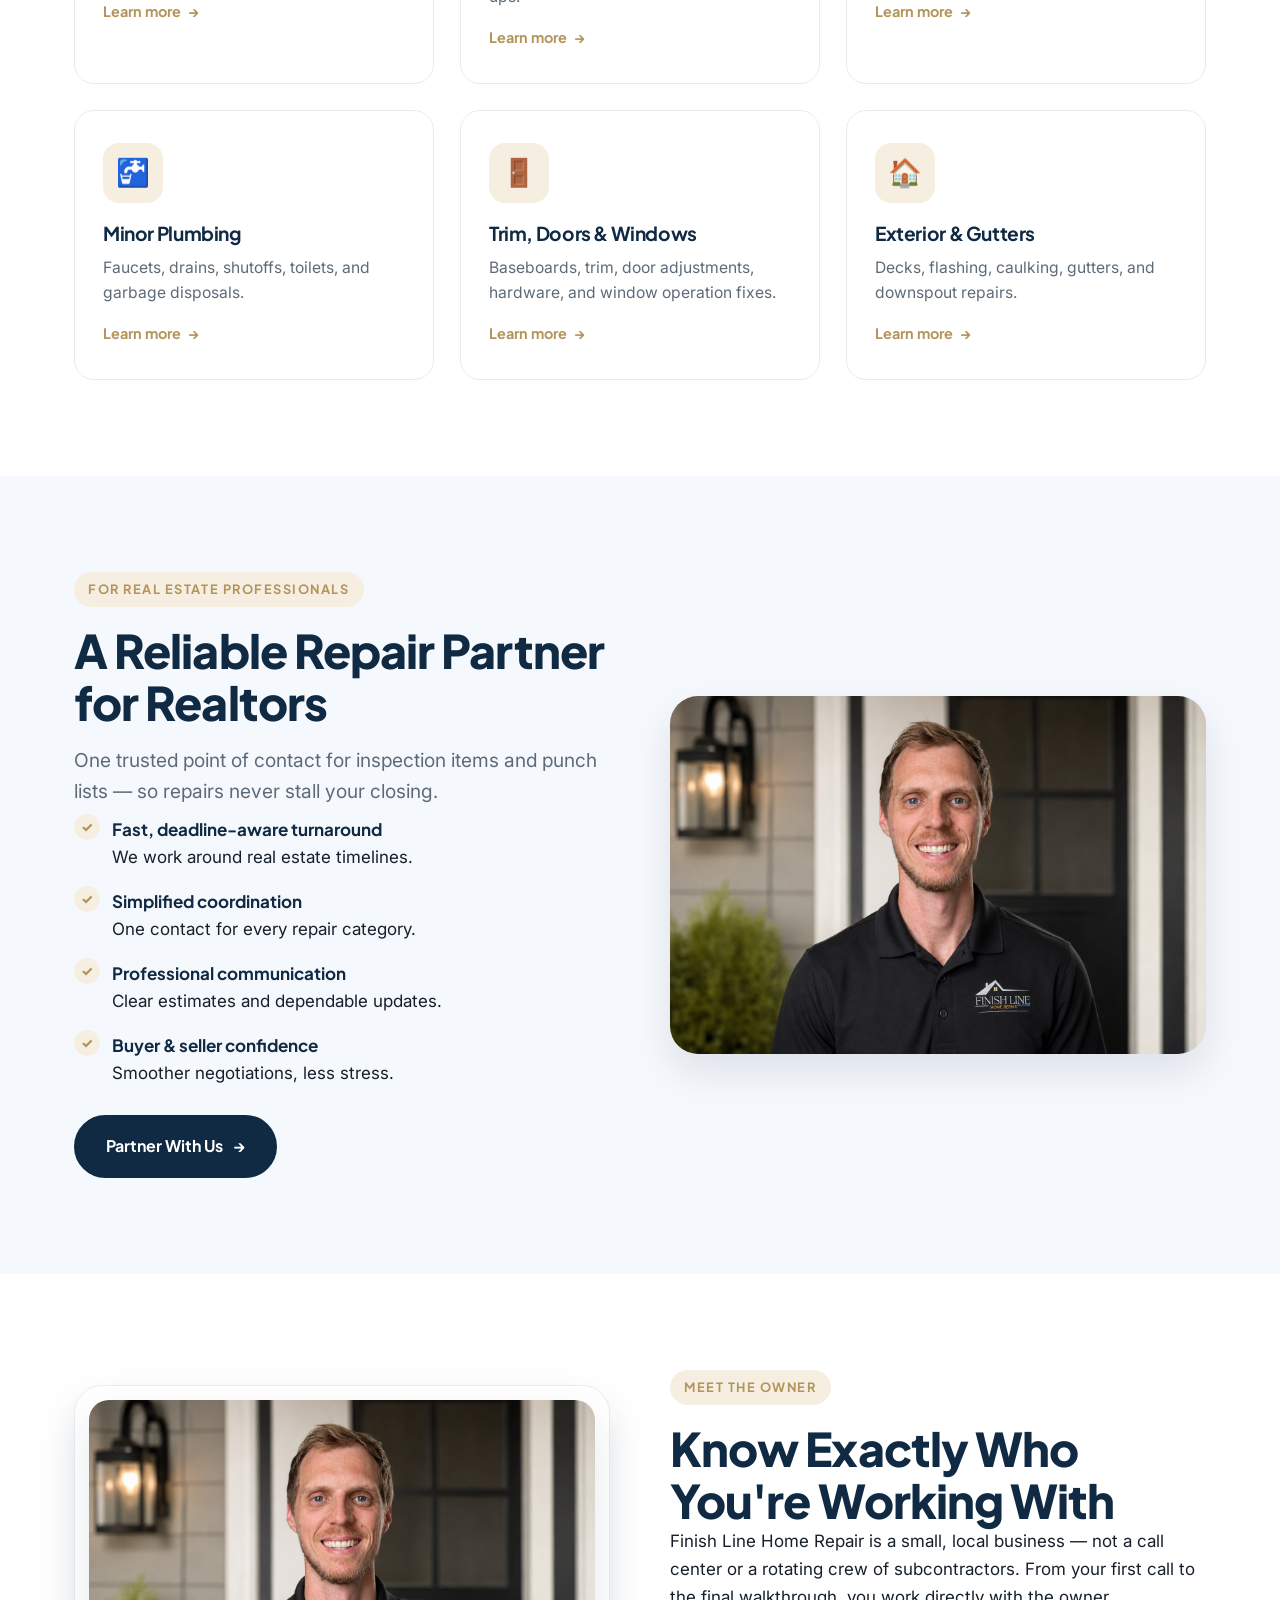
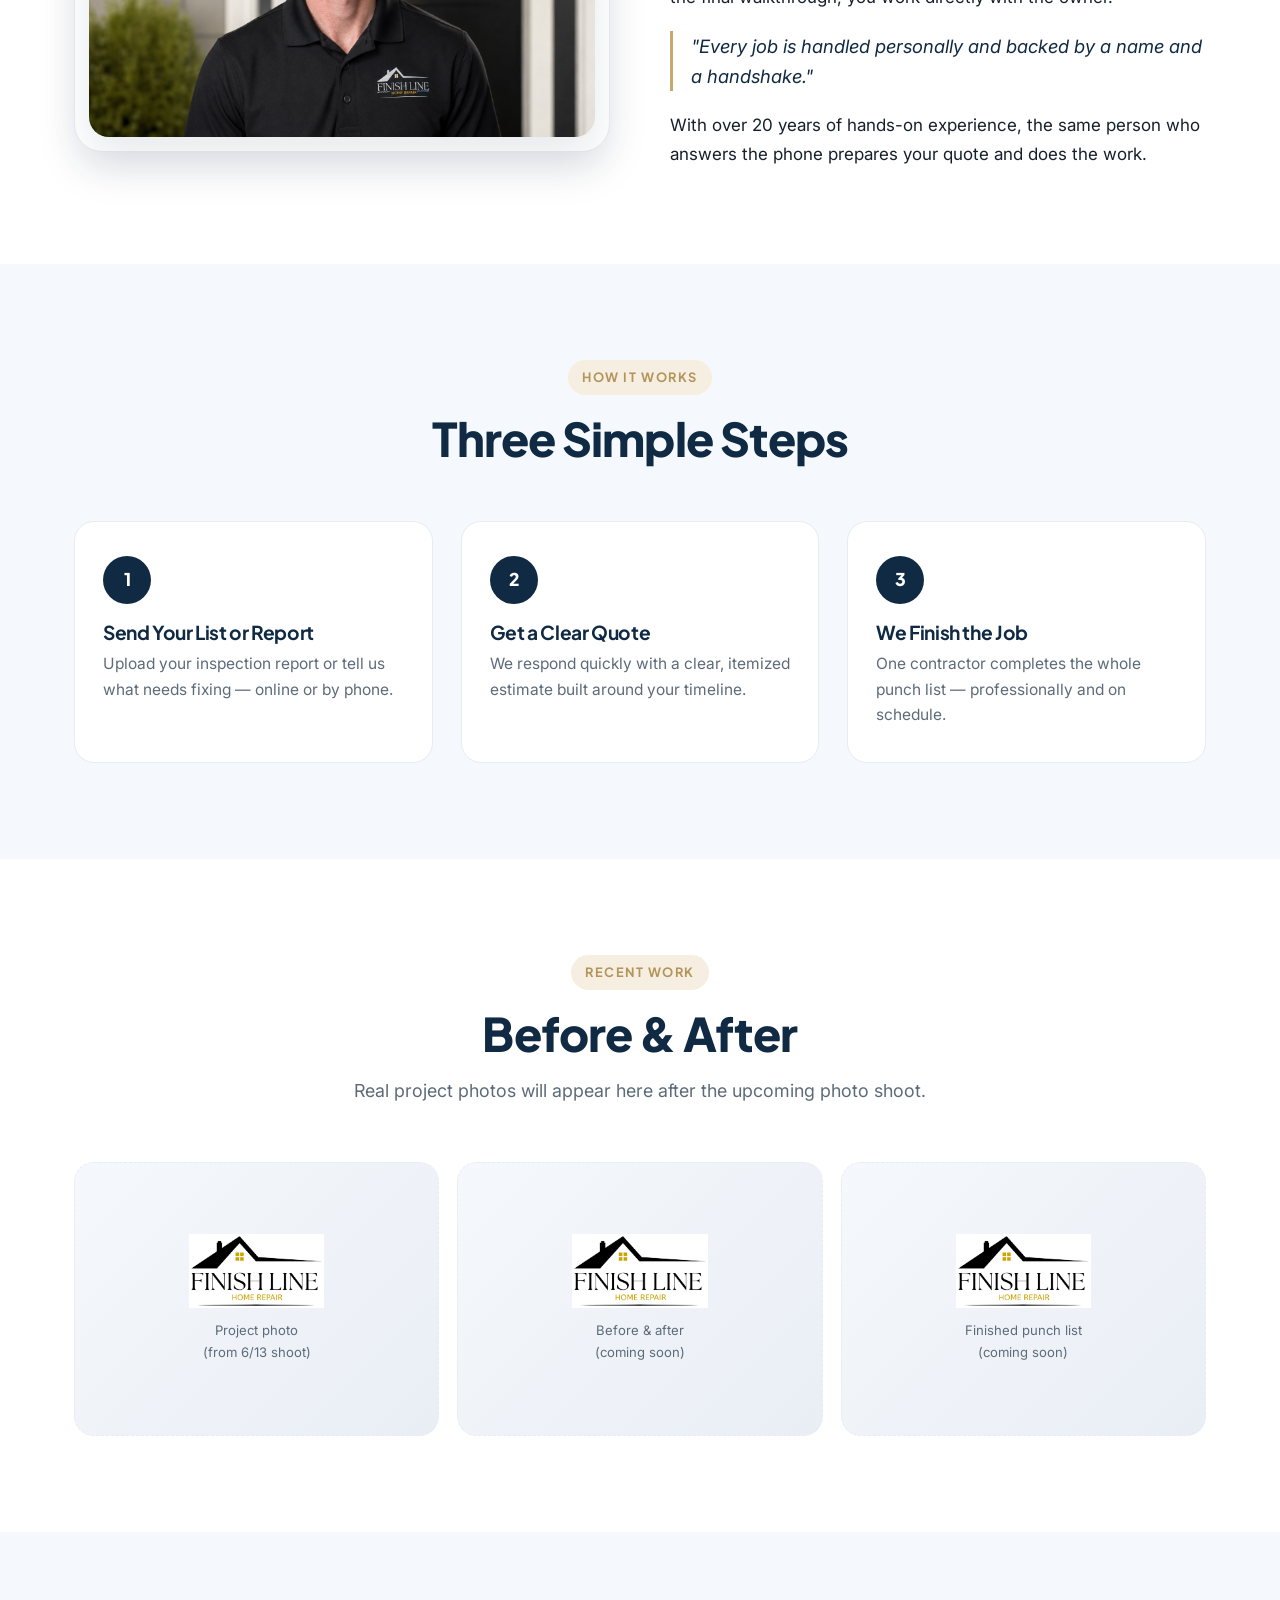
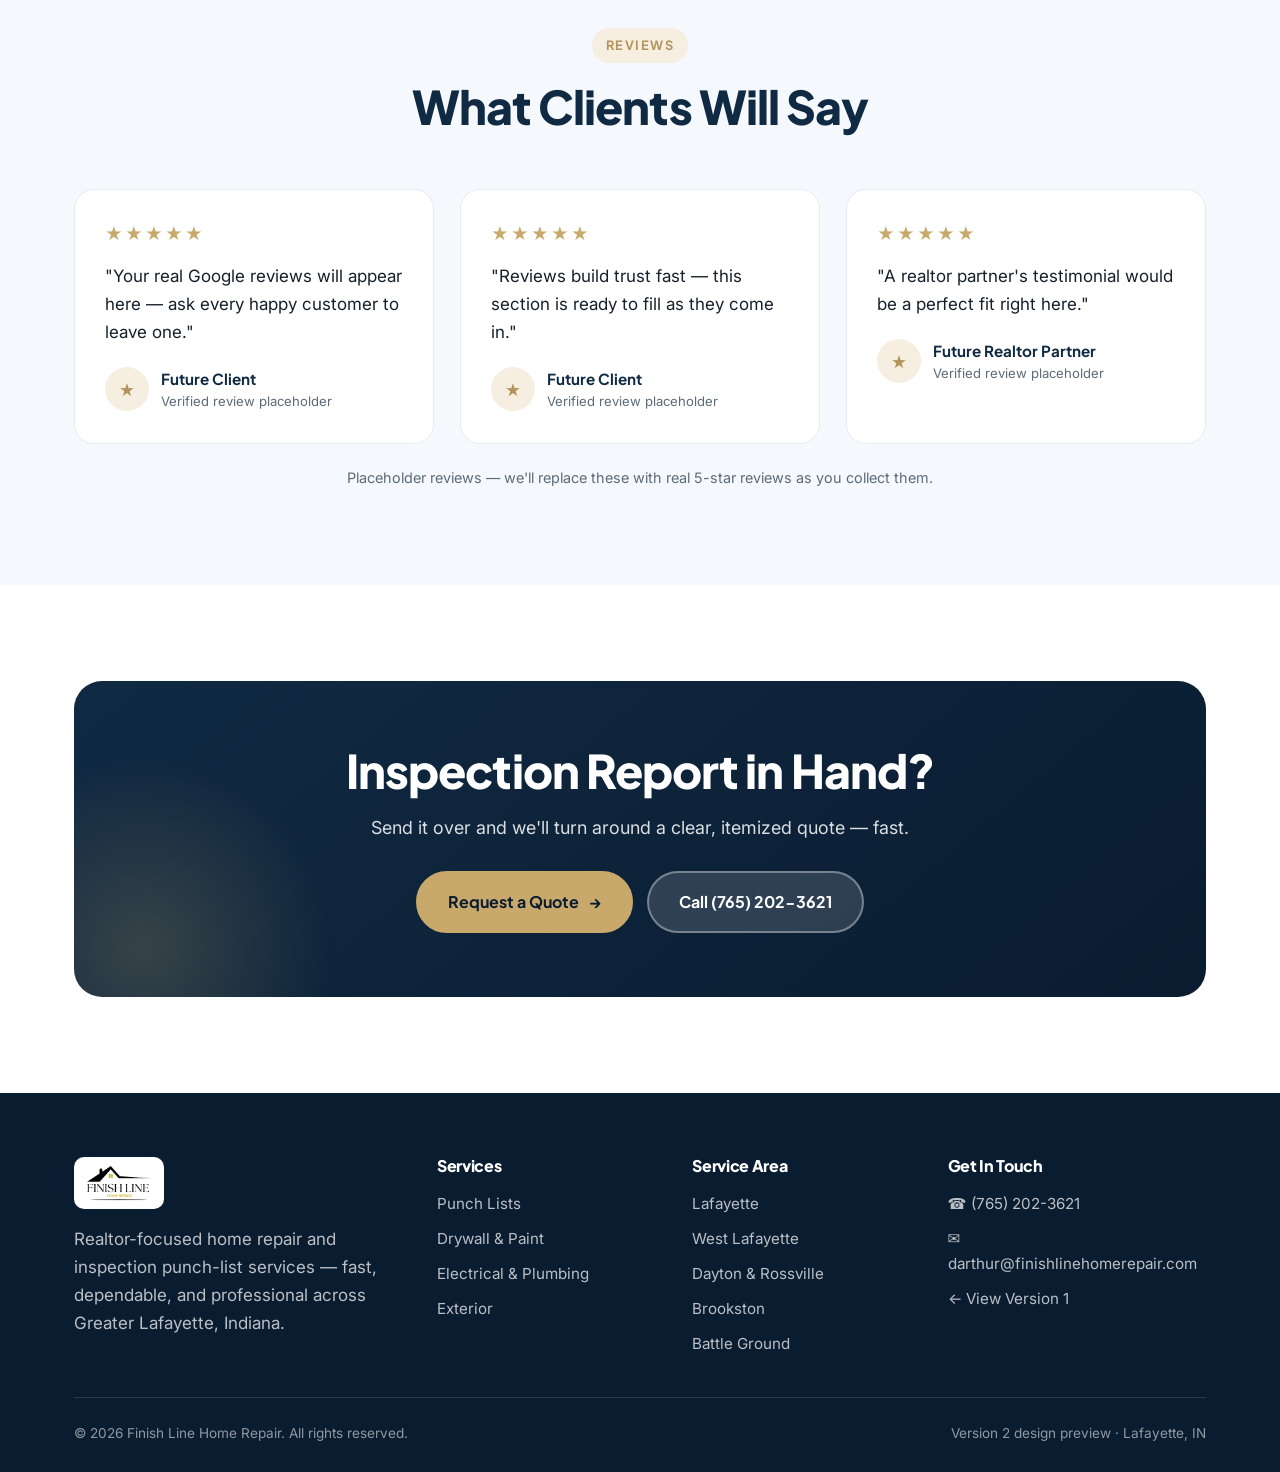
==== commit 2f57a80e: "Bigger logo everywhere; logo as placeholder imagery; V3 headline break - Trim the white canvas from " ====
--- a/v2/index.html
+++ b/v2/index.html
@@ -195,9 +195,9 @@
         <p>Real project photos will appear here after the upcoming photo shoot.</p>
       </div>
       <div class="gallery reveal">
-        <div class="tile"><div class="ic">&#128247;</div><div class="cap">Project photo<br>(from 6/13 shoot)</div></div>
-        <div class="tile"><div class="ic">&#128247;</div><div class="cap">Before &amp; after<br>(coming soon)</div></div>
-        <div class="tile"><div class="ic">&#128247;</div><div class="cap">Finished punch list<br>(coming soon)</div></div>
+        <div class="tile"><img src="../assets/logo.jpg" alt="Finish Line Home Repair" style="height:74px;width:auto;margin-bottom:12px;" /><div class="cap">Project photo<br>(from 6/13 shoot)</div></div>
+        <div class="tile"><img src="../assets/logo.jpg" alt="Finish Line Home Repair" style="height:74px;width:auto;margin-bottom:12px;" /><div class="cap">Before &amp; after<br>(coming soon)</div></div>
+        <div class="tile"><img src="../assets/logo.jpg" alt="Finish Line Home Repair" style="height:74px;width:auto;margin-bottom:12px;" /><div class="cap">Finished punch list<br>(coming soon)</div></div>
       </div>
     </div>
   </section>
--- a/v2/css/styles.css
+++ b/v2/css/styles.css
@@ -227,11 +227,11 @@
 }
 @media (max-width: 720px){
   section { padding: 66px 0; }
-  .nav { height: 74px; }
-  .nav-logo img { height: 48px; }
+  .nav { height: 88px; }
+  .nav-logo img { height: 64px; }
   .nav-links, .nav-phone, .nav-cta { display: none; }
   .nav-toggle { display: block; }
-  .site-header.open .nav-links { display:flex; position:absolute; top:74px; left:0; right:0; flex-direction:column; background:#fff; padding:16px 24px; gap:6px; box-shadow: var(--shadow); border-bottom:1px solid var(--line); }
+  .site-header.open .nav-links { display:flex; position:absolute; top:88px; left:0; right:0; flex-direction:column; background:#fff; padding:16px 24px; gap:6px; box-shadow: var(--shadow); border-bottom:1px solid var(--line); }
   .grid-3, .grid-2, .steps, .gallery { grid-template-columns: 1fr; }
   .stats { grid-template-columns: repeat(2,1fr); padding: 32px 22px; }
   .cta { padding: 46px 26px; }
